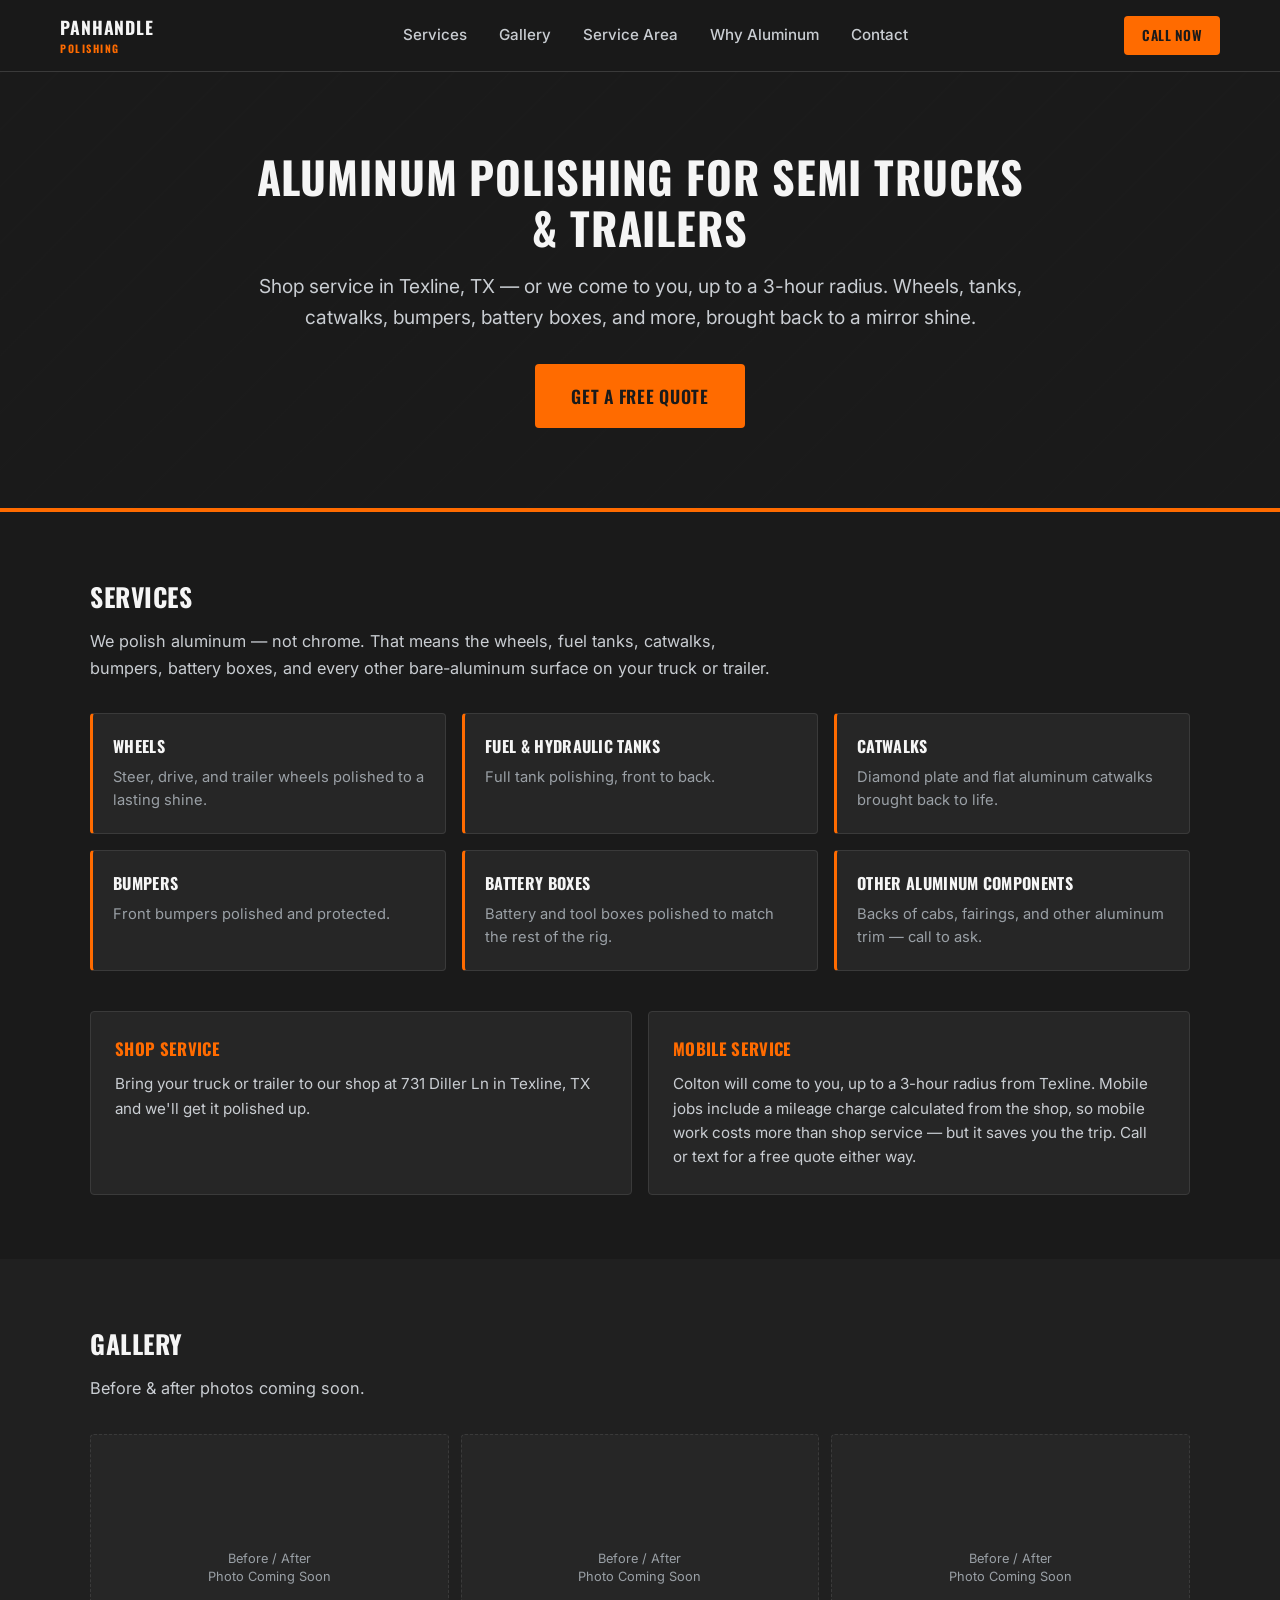
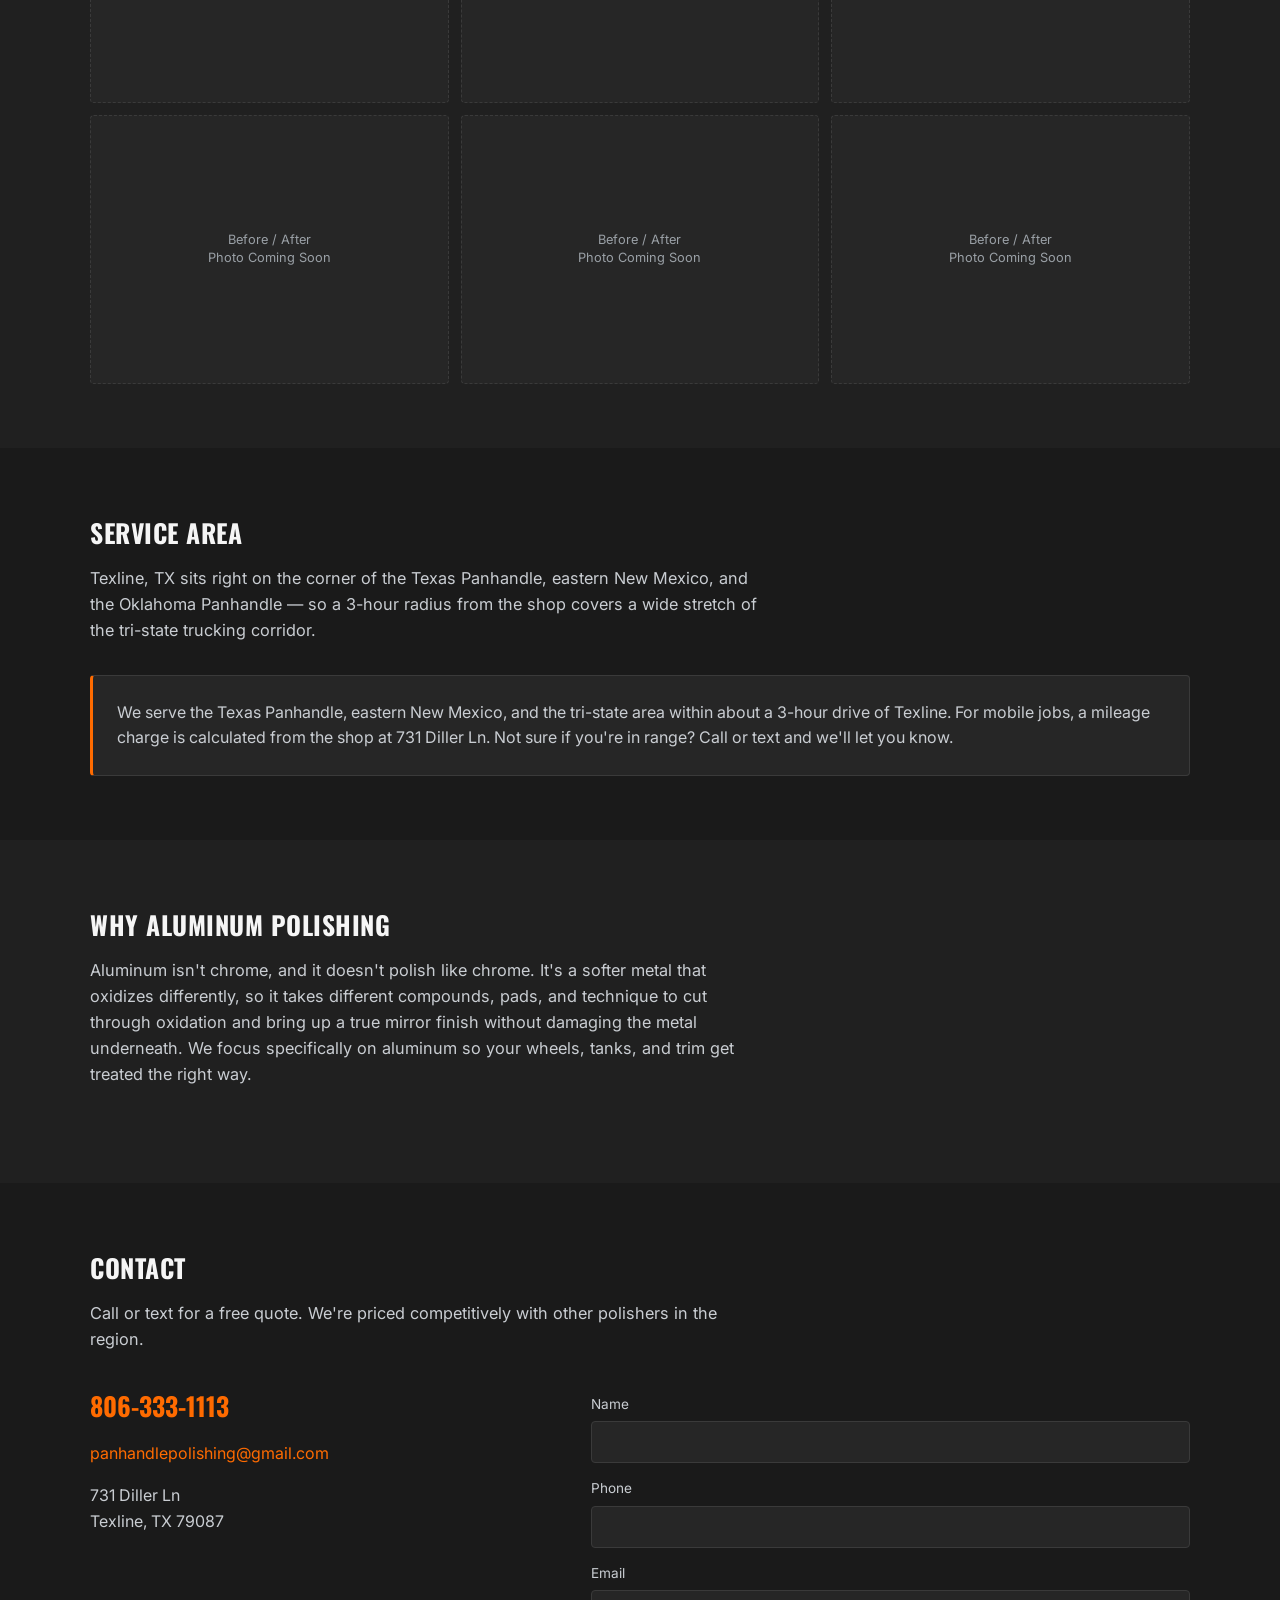
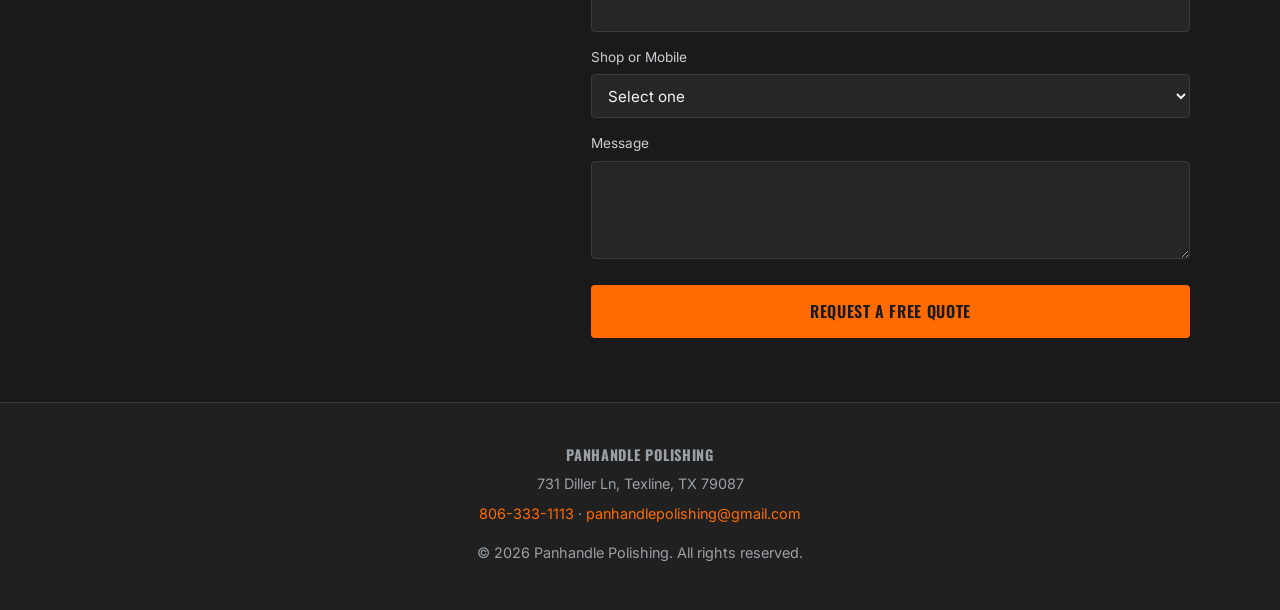
==== index.html @ 8bb4395c "Initial site: Panhandle Polishing aluminum truck polishing marketing page Single-page static site wi" ====
<!DOCTYPE html>
<html lang="en">
<head>
<meta charset="UTF-8">
<meta name="viewport" content="width=device-width, initial-scale=1.0">
<title>Panhandle Polishing | Aluminum Polishing for Semi Trucks &amp; Trailers | Texline, TX</title>
<meta name="description" content="Aluminum polishing for semi trucks and trailers in Texline, TX — wheels, fuel tanks, catwalks, bumpers and more. Shop service or mobile, serving the Texas Panhandle. Call or text for a free quote.">

<meta property="og:title" content="Panhandle Polishing | Aluminum Polishing for Semi Trucks & Trailers">
<meta property="og:description" content="Specialized aluminum polishing for semi trucks and trailers. Shop service in Texline, TX or mobile service across the Texas Panhandle, eastern New Mexico, and the tri-state area.">
<meta property="og:type" content="website">

<link rel="preconnect" href="https://fonts.googleapis.com">
<link rel="preconnect" href="https://fonts.gstatic.com" crossorigin>
<link href="https://fonts.googleapis.com/css2?family=Oswald:wght@500;600;700&family=Inter:wght@400;500;600&display=swap" rel="stylesheet">

<link rel="icon" href="data:image/svg+xml,%3Csvg xmlns='http://www.w3.org/2000/svg' viewBox='0 0 64 64'%3E%3Crect width='64' height='64' rx='8' fill='%231a1a1a'/%3E%3Ctext x='32' y='42' font-family='Arial, sans-serif' font-weight='700' font-size='26' fill='%23ff6b00' text-anchor='middle'%3EPP%3C/text%3E%3C/svg%3E">

<link rel="stylesheet" href="style.css">

<script type="application/ld+json">
{
  "@context": "https://schema.org",
  "@type": "LocalBusiness",
  "name": "Panhandle Polishing",
  "image": "",
  "telephone": "+1-806-333-1113",
  "email": "panhandlepolishing@gmail.com",
  "address": {
    "@type": "PostalAddress",
    "streetAddress": "731 Diller Ln",
    "addressLocality": "Texline",
    "addressRegion": "TX",
    "postalCode": "79087",
    "addressCountry": "US"
  },
  "areaServed": {
    "@type": "GeoCircle",
    "geoMidpoint": {
      "@type": "GeoCoordinates",
      "latitude": 36.3898,
      "longitude": 103.0227
    },
    "geoRadius": "300000"
  },
  "description": "Specialized aluminum polishing for semi trucks and trailers — wheels, fuel tanks, tanks, catwalks, bumpers, battery boxes and other aluminum components. Shop service in Texline, TX or mobile service across the Texas Panhandle, eastern New Mexico, and the Oklahoma Panhandle.",
  "priceRange": "$$"
}
</script>
</head>
<body>

<header class="site-header" id="top">
  <div class="header-inner">
    <a href="#top" class="logo">PANHANDLE<span>POLISHING</span></a>

    <nav class="main-nav" id="main-nav">
      <a href="#services">Services</a>
      <a href="#gallery">Gallery</a>
      <a href="#service-area">Service Area</a>
      <a href="#why-aluminum">Why Aluminum</a>
      <a href="#contact">Contact</a>
    </nav>

    <div class="header-actions">
      <a href="tel:+18063331113" class="btn btn-call">Call Now</a>
      <button class="nav-toggle" id="nav-toggle" aria-label="Toggle menu" aria-expanded="false">
        <span></span><span></span><span></span>
      </button>
    </div>
  </div>
</header>

<main>

  <section class="hero" id="hero">
    <div class="hero-inner">
      <h1>Aluminum Polishing for Semi Trucks &amp; Trailers</h1>
      <p class="hero-sub">Shop service in Texline, TX — or we come to you, up to a 3-hour radius. Wheels, tanks, catwalks, bumpers, battery boxes, and more, brought back to a mirror shine.</p>
      <a href="#contact" class="btn btn-primary btn-large">Get a Free Quote</a>
    </div>
  </section>

  <section class="section" id="services">
    <div class="section-inner">
      <h2>Services</h2>
      <p class="section-lead">We polish aluminum — not chrome. That means the wheels, fuel tanks, catwalks, bumpers, battery boxes, and every other bare-aluminum surface on your truck or trailer.</p>

      <div class="services-grid">
        <div class="service-card"><h3>Wheels</h3><p>Steer, drive, and trailer wheels polished to a lasting shine.</p></div>
        <div class="service-card"><h3>Fuel &amp; Hydraulic Tanks</h3><p>Full tank polishing, front to back.</p></div>
        <div class="service-card"><h3>Catwalks</h3><p>Diamond plate and flat aluminum catwalks brought back to life.</p></div>
        <div class="service-card"><h3>Bumpers</h3><p>Front bumpers polished and protected.</p></div>
        <div class="service-card"><h3>Battery Boxes</h3><p>Battery and tool boxes polished to match the rest of the rig.</p></div>
        <div class="service-card"><h3>Other Aluminum Components</h3><p>Backs of cabs, fairings, and other aluminum trim — call to ask.</p></div>
      </div>

      <div class="shop-mobile">
        <div class="shop-mobile-card">
          <h3>Shop Service</h3>
          <p>Bring your truck or trailer to our shop at 731 Diller Ln in Texline, TX and we'll get it polished up.</p>
        </div>
        <div class="shop-mobile-card">
          <h3>Mobile Service</h3>
          <p>Colton will come to you, up to a 3-hour radius from Texline. Mobile jobs include a mileage charge calculated from the shop, so mobile work costs more than shop service — but it saves you the trip. Call or text for a free quote either way.</p>
        </div>
      </div>
    </div>
  </section>

  <section class="section section-alt" id="gallery">
    <div class="section-inner">
      <h2>Gallery</h2>
      <p class="section-lead">Before &amp; after photos coming soon.</p>
      <div class="gallery-grid">
        <div class="gallery-item placeholder"><span>Before / After<br>Photo Coming Soon</span></div>
        <div class="gallery-item placeholder"><span>Before / After<br>Photo Coming Soon</span></div>
        <div class="gallery-item placeholder"><span>Before / After<br>Photo Coming Soon</span></div>
        <div class="gallery-item placeholder"><span>Before / After<br>Photo Coming Soon</span></div>
        <div class="gallery-item placeholder"><span>Before / After<br>Photo Coming Soon</span></div>
        <div class="gallery-item placeholder"><span>Before / After<br>Photo Coming Soon</span></div>
      </div>
    </div>
  </section>

  <section class="section" id="service-area">
    <div class="section-inner">
      <h2>Service Area</h2>
      <p class="section-lead">Texline, TX sits right on the corner of the Texas Panhandle, eastern New Mexico, and the Oklahoma Panhandle — so a 3-hour radius from the shop covers a wide stretch of the tri-state trucking corridor.</p>
      <div class="service-area-box">
        <p>We serve the Texas Panhandle, eastern New Mexico, and the tri-state area within about a 3-hour drive of Texline. For mobile jobs, a mileage charge is calculated from the shop at 731 Diller Ln. Not sure if you're in range? Call or text and we'll let you know.</p>
      </div>
    </div>
  </section>

  <section class="section section-alt" id="why-aluminum">
    <div class="section-inner">
      <h2>Why Aluminum Polishing</h2>
      <p class="section-lead">Aluminum isn't chrome, and it doesn't polish like chrome. It's a softer metal that oxidizes differently, so it takes different compounds, pads, and technique to cut through oxidation and bring up a true mirror finish without damaging the metal underneath. We focus specifically on aluminum so your wheels, tanks, and trim get treated the right way.</p>
    </div>
  </section>

  <section class="section" id="contact">
    <div class="section-inner">
      <h2>Contact</h2>
      <p class="section-lead">Call or text for a free quote. We're priced competitively with other polishers in the region.</p>

      <div class="contact-grid">
        <div class="contact-info">
          <p><a href="tel:+18063331113" class="contact-phone">806-333-1113</a></p>
          <p><a href="mailto:panhandlepolishing@gmail.com">panhandlepolishing@gmail.com</a></p>
          <p>731 Diller Ln<br>Texline, TX 79087</p>
        </div>

        <form name="quote-request" method="POST" data-netlify="true" netlify-honeypot="bot-field" action="/thank-you.html" class="quote-form" id="quote-form">
          <input type="hidden" name="form-name" value="quote-request">
          <p class="hidden-field">
            <label>Don't fill this out if you're human: <input name="bot-field"></label>
          </p>

          <label for="name">Name</label>
          <input type="text" id="name" name="name" required>

          <label for="phone">Phone</label>
          <input type="tel" id="phone" name="phone" required>

          <label for="email">Email</label>
          <input type="email" id="email" name="email">

          <label for="service-type">Shop or Mobile</label>
          <select id="service-type" name="service-type" required>
            <option value="">Select one</option>
            <option value="Shop">Shop — I'll bring it in</option>
            <option value="Mobile">Mobile — come to me</option>
          </select>

          <div id="location-field-wrap">
            <label for="location">Location (if mobile)</label>
            <input type="text" id="location" name="location" placeholder="City, State">
          </div>

          <label for="message">Message</label>
          <textarea id="message" name="message" rows="4"></textarea>

          <button type="submit" class="btn btn-primary">Request a Free Quote</button>
        </form>
      </div>
    </div>
  </section>

</main>

<footer class="site-footer">
  <div class="footer-inner">
    <p class="footer-name">PANHANDLE POLISHING</p>
    <p>731 Diller Ln, Texline, TX 79087</p>
    <p><a href="tel:+18063331113">806-333-1113</a> &middot; <a href="mailto:panhandlepolishing@gmail.com">panhandlepolishing@gmail.com</a></p>
    <p class="footer-copy">&copy; <span id="year"></span> Panhandle Polishing. All rights reserved.</p>
  </div>
</footer>

<script src="script.js"></script>
</body>
</html>
---- style.css ----
:root {
  --bg: #1a1a1a;
  --bg-alt: #202020;
  --bg-card: #262626;
  --border: #3a3a3a;
  --steel: #9aa0a6;
  --steel-light: #c9cdd2;
  --white: #f5f5f5;
  --orange: #ff6b00;
  --orange-dark: #cc5500;
  --header-h: 72px;
}

* { box-sizing: border-box; margin: 0; padding: 0; }

html {
  scroll-behavior: smooth;
  scroll-padding-top: var(--header-h);
}

body {
  background: var(--bg);
  color: var(--white);
  font-family: 'Inter', sans-serif;
  line-height: 1.6;
  -webkit-font-smoothing: antialiased;
}

h1, h2, h3 {
  font-family: 'Oswald', sans-serif;
  font-weight: 700;
  text-transform: uppercase;
  letter-spacing: 0.02em;
}

a { color: var(--orange); text-decoration: none; }

img { max-width: 100%; display: block; }

/* Header */
.site-header {
  position: sticky;
  top: 0;
  z-index: 100;
  background: rgba(26, 26, 26, 0.97);
  border-bottom: 1px solid var(--border);
  height: var(--header-h);
}

.header-inner {
  max-width: 1200px;
  margin: 0 auto;
  height: 100%;
  padding: 0 1.25rem;
  display: flex;
  align-items: center;
  justify-content: space-between;
}

.logo {
  font-family: 'Oswald', sans-serif;
  font-weight: 700;
  font-size: 1.1rem;
  letter-spacing: 0.05em;
  color: var(--white);
  white-space: nowrap;
}

.logo span {
  display: block;
  font-size: 0.65rem;
  color: var(--orange);
  letter-spacing: 0.15em;
}

.main-nav {
  display: none;
}

.main-nav a {
  color: var(--steel-light);
  font-weight: 500;
  font-size: 0.95rem;
  margin-left: 2rem;
}

.main-nav a:hover { color: var(--orange); }

.header-actions {
  display: flex;
  align-items: center;
  gap: 0.75rem;
}

.btn {
  display: inline-block;
  font-family: 'Oswald', sans-serif;
  font-weight: 600;
  text-transform: uppercase;
  letter-spacing: 0.04em;
  border-radius: 4px;
  cursor: pointer;
  border: none;
  text-align: center;
}

.btn-call {
  background: var(--orange);
  color: var(--bg);
  padding: 0.55rem 1.1rem;
  font-size: 0.85rem;
}

.btn-call:hover { background: var(--orange-dark); }

.btn-primary {
  background: var(--orange);
  color: var(--bg);
  padding: 0.9rem 1.75rem;
  font-size: 1rem;
}

.btn-primary:hover { background: var(--orange-dark); }

.btn-large {
  padding: 1.1rem 2.25rem;
  font-size: 1.1rem;
}

.nav-toggle {
  display: flex;
  flex-direction: column;
  justify-content: center;
  gap: 5px;
  width: 32px;
  height: 32px;
  background: transparent;
  border: none;
  cursor: pointer;
}

.nav-toggle span {
  display: block;
  height: 2px;
  background: var(--white);
  border-radius: 2px;
}

.main-nav.open {
  display: flex;
  flex-direction: column;
  position: absolute;
  top: var(--header-h);
  left: 0;
  right: 0;
  background: var(--bg-alt);
  border-bottom: 1px solid var(--border);
  padding: 1rem 1.25rem 1.5rem;
}

.main-nav.open a {
  margin: 0;
  padding: 0.75rem 0;
  border-bottom: 1px solid var(--border);
}

/* Hero */
.hero {
  background:
    linear-gradient(rgba(26,26,26,0.88), rgba(26,26,26,0.94)),
    repeating-linear-gradient(135deg, #232323 0 2px, #1a1a1a 2px 40px);
  padding: 5rem 1.25rem;
  text-align: center;
  border-bottom: 4px solid var(--orange);
}

.hero-inner {
  max-width: 780px;
  margin: 0 auto;
}

.hero h1 {
  font-size: 2rem;
  line-height: 1.15;
  margin-bottom: 1.1rem;
}

.hero-sub {
  color: var(--steel-light);
  font-size: 1.05rem;
  margin-bottom: 2rem;
}

/* Sections */
.section {
  padding: 4rem 1.25rem;
}

.section-alt {
  background: var(--bg-alt);
}

.section-inner {
  max-width: 1100px;
  margin: 0 auto;
}

.section h2 {
  font-size: 1.6rem;
  color: var(--white);
  margin-bottom: 0.75rem;
}

.section-lead {
  color: var(--steel-light);
  max-width: 680px;
  margin-bottom: 2rem;
  font-size: 1.02rem;
}

/* Services */
.services-grid {
  display: grid;
  grid-template-columns: 1fr;
  gap: 1rem;
  margin-bottom: 2.5rem;
}

.service-card {
  background: var(--bg-card);
  border: 1px solid var(--border);
  border-left: 3px solid var(--orange);
  border-radius: 4px;
  padding: 1.25rem;
}

.service-card h3 {
  font-size: 1rem;
  margin-bottom: 0.4rem;
  color: var(--white);
}

.service-card p {
  color: var(--steel);
  font-size: 0.92rem;
}

.shop-mobile {
  display: grid;
  grid-template-columns: 1fr;
  gap: 1rem;
}

.shop-mobile-card {
  background: var(--bg-card);
  border: 1px solid var(--border);
  border-radius: 4px;
  padding: 1.5rem;
}

.shop-mobile-card h3 {
  color: var(--orange);
  font-size: 1.05rem;
  margin-bottom: 0.6rem;
}

.shop-mobile-card p {
  color: var(--steel-light);
  font-size: 0.95rem;
}

/* Gallery */
.gallery-grid {
  display: grid;
  grid-template-columns: repeat(2, 1fr);
  gap: 0.75rem;
}

.gallery-item {
  aspect-ratio: 4 / 3;
  border-radius: 4px;
  overflow: hidden;
}

.gallery-item.placeholder {
  background: var(--bg-card);
  border: 1px dashed var(--border);
  display: flex;
  align-items: center;
  justify-content: center;
  text-align: center;
  color: var(--steel);
  font-size: 0.8rem;
  padding: 0.5rem;
  line-height: 1.4;
}

/* Service area */
.service-area-box {
  background: var(--bg-card);
  border: 1px solid var(--border);
  border-left: 3px solid var(--orange);
  border-radius: 4px;
  padding: 1.5rem;
}

.service-area-box p {
  color: var(--steel-light);
}

/* Contact */
.contact-grid {
  display: grid;
  grid-template-columns: 1fr;
  gap: 2.5rem;
}

.contact-info p {
  margin-bottom: 1rem;
  color: var(--steel-light);
}

.contact-phone {
  font-family: 'Oswald', sans-serif;
  font-weight: 700;
  font-size: 1.6rem;
  color: var(--orange);
}

.quote-form {
  display: flex;
  flex-direction: column;
  gap: 0.35rem;
}

.quote-form label {
  font-size: 0.85rem;
  color: var(--steel-light);
  margin-top: 0.6rem;
}

.quote-form input,
.quote-form select,
.quote-form textarea {
  background: var(--bg-card);
  border: 1px solid var(--border);
  color: var(--white);
  border-radius: 4px;
  padding: 0.65rem 0.75rem;
  font-family: inherit;
  font-size: 0.95rem;
}

.quote-form input:focus,
.quote-form select:focus,
.quote-form textarea:focus {
  outline: none;
  border-color: var(--orange);
}

.quote-form button {
  margin-top: 1.25rem;
}

.hidden-field {
  position: absolute;
  left: -9999px;
}

/* Footer */
.site-footer {
  background: var(--bg-alt);
  border-top: 1px solid var(--border);
  padding: 2.5rem 1.25rem;
  text-align: center;
}

.footer-inner p {
  color: var(--steel);
  font-size: 0.9rem;
  margin-bottom: 0.4rem;
}

.footer-name {
  font-family: 'Oswald', sans-serif;
  font-weight: 700;
  color: var(--white);
  letter-spacing: 0.05em;
  font-size: 1rem;
}

.footer-copy {
  margin-top: 1rem;
  font-size: 0.8rem;
}

/* Tablet / Desktop */
@media (min-width: 768px) {
  .hero h1 { font-size: 2.75rem; }
  .hero-sub { font-size: 1.2rem; }

  .services-grid { grid-template-columns: repeat(3, 1fr); }
  .shop-mobile { grid-template-columns: 1fr 1fr; }
  .gallery-grid { grid-template-columns: repeat(3, 1fr); }
  .contact-grid { grid-template-columns: 1fr 1.3fr; }
}

@media (min-width: 900px) {
  .main-nav {
    display: flex;
    align-items: center;
  }
  .nav-toggle { display: none; }
  .main-nav.open {
    position: static;
    flex-direction: row;
    background: none;
    border: none;
    padding: 0;
  }
  .main-nav.open a {
    border: none;
    padding: 0;
  }
}
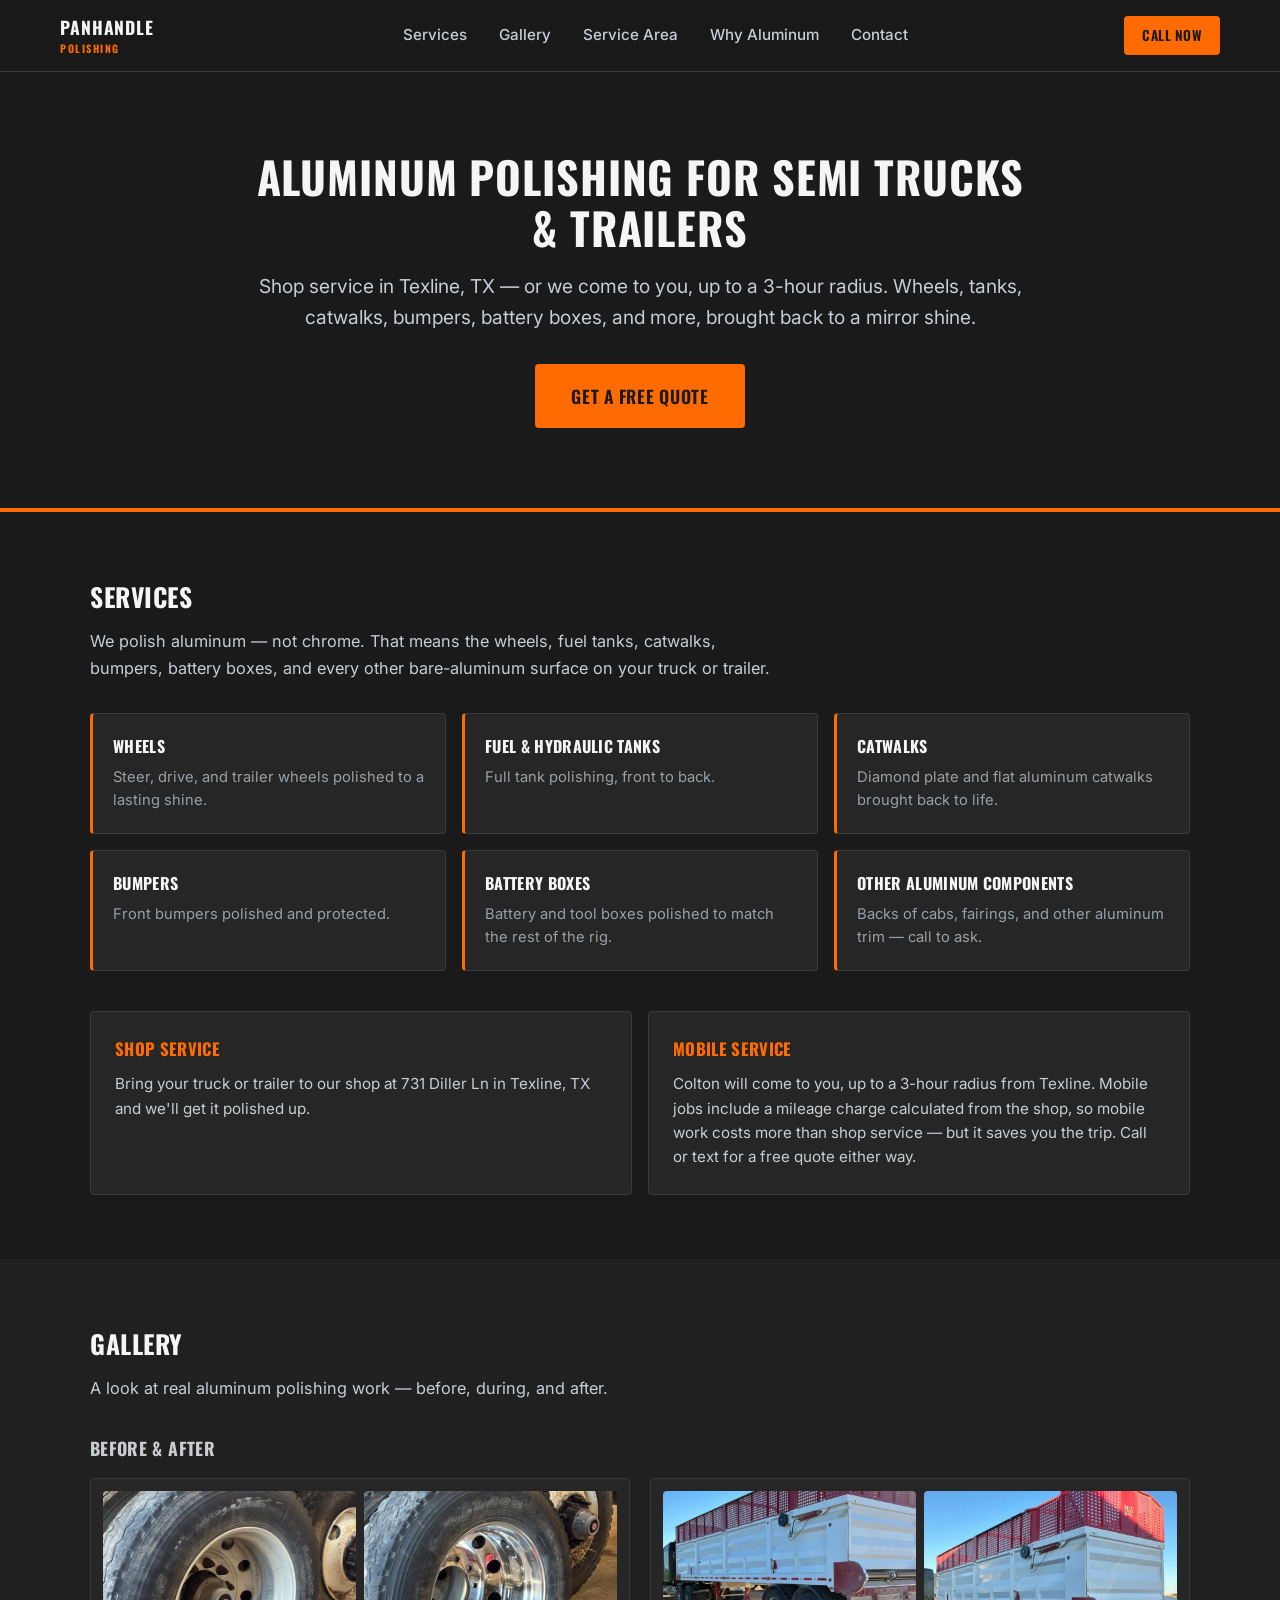
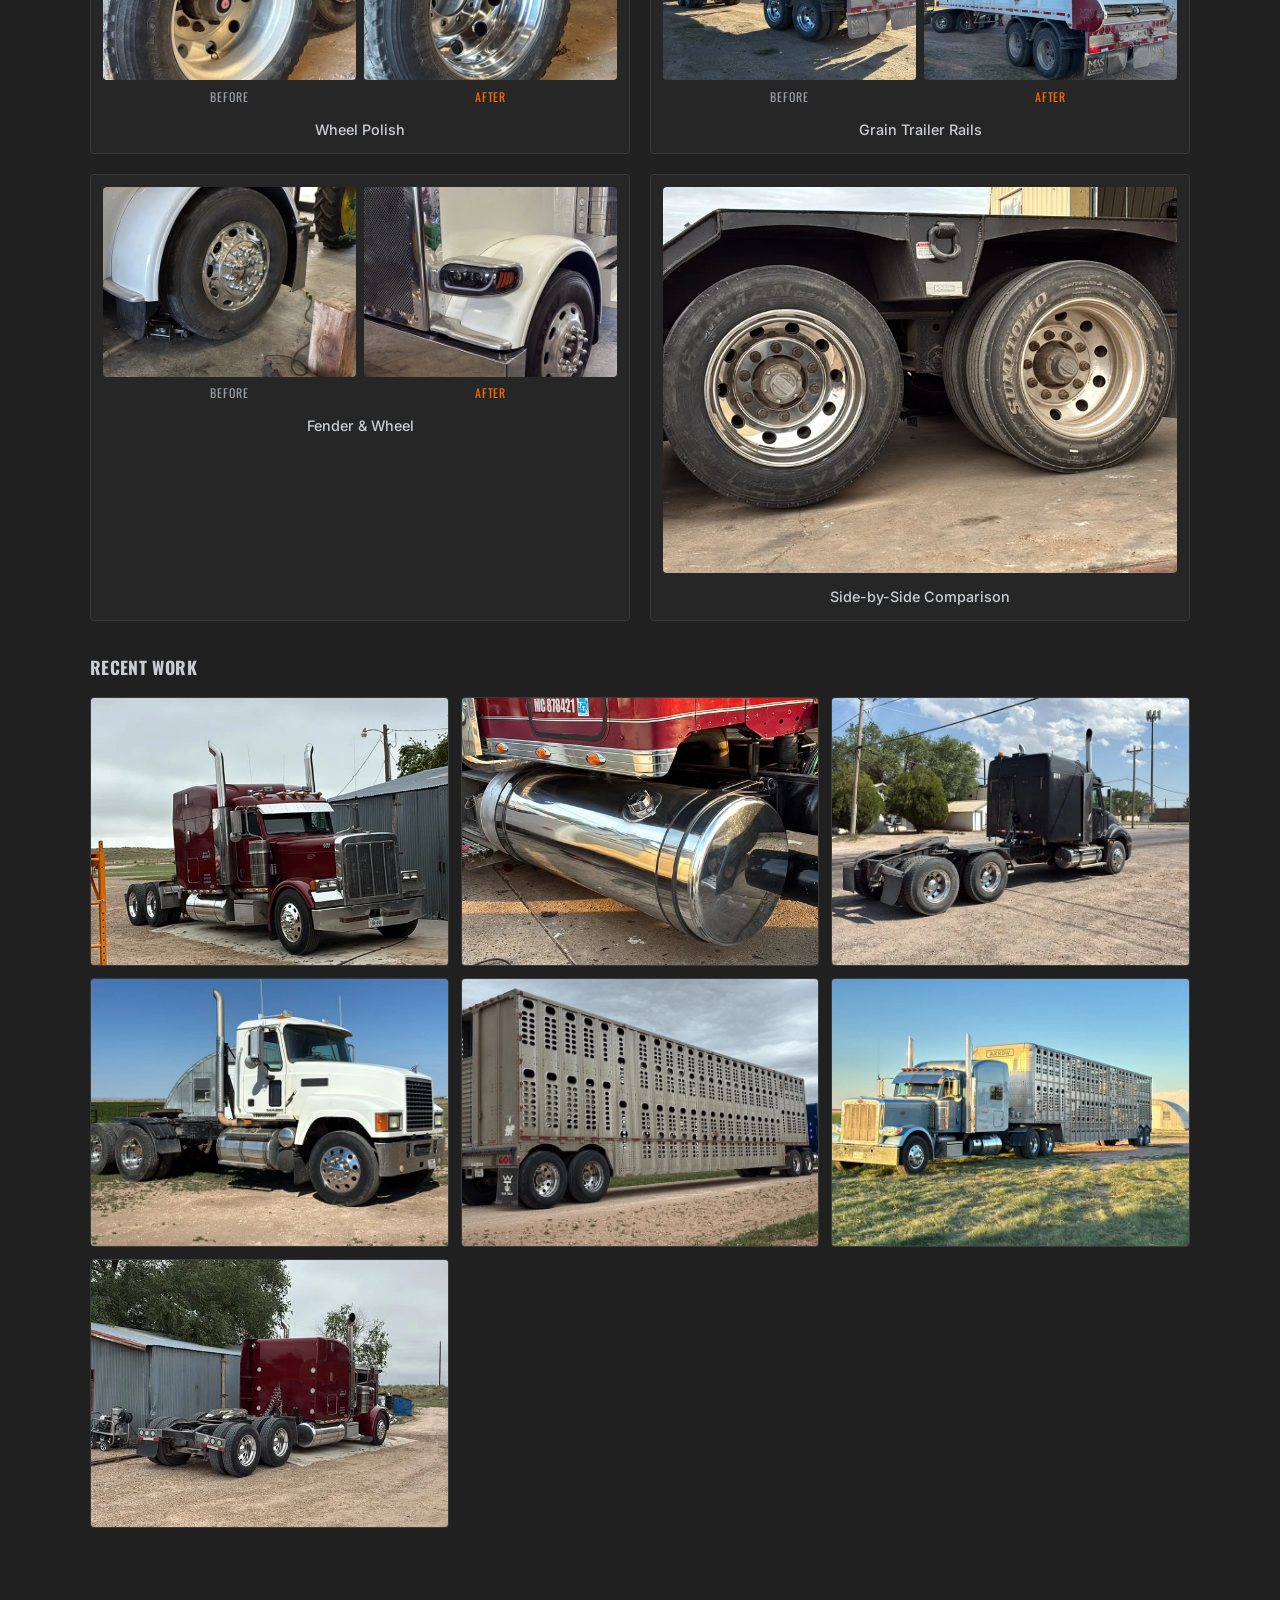
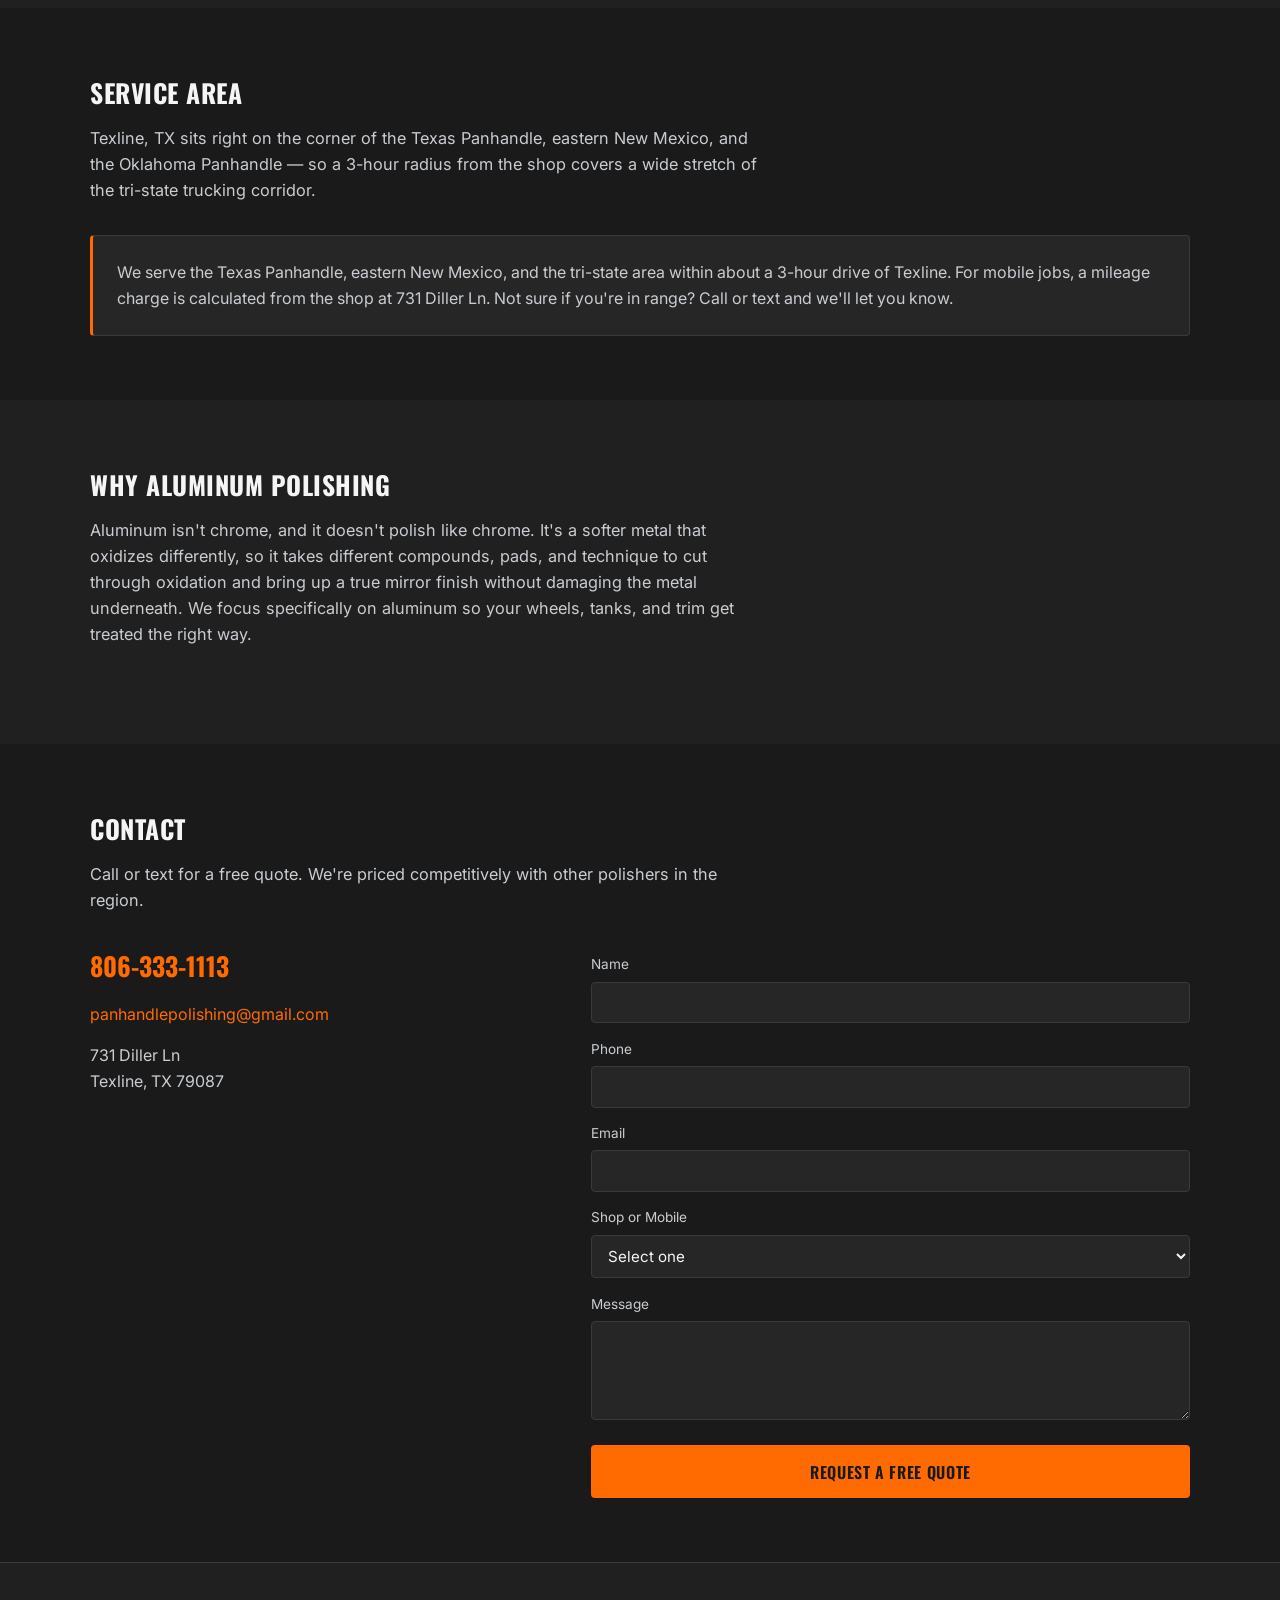
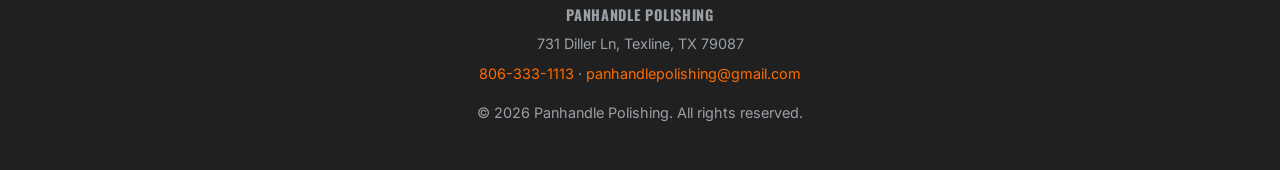
==== commit 40187914: "Add real gallery photos: before/after pairs and recent work shots Replaces placeholder gallery block" ====
--- a/index.html
+++ b/index.html
@@ -111,14 +111,51 @@
   <section class="section section-alt" id="gallery">
     <div class="section-inner">
       <h2>Gallery</h2>
-      <p class="section-lead">Before &amp; after photos coming soon.</p>
+      <p class="section-lead">A look at real aluminum polishing work — before, during, and after.</p>
+
+      <h3 class="gallery-subhead">Before &amp; After</h3>
+      <div class="before-after-grid">
+        <div class="before-after-pair">
+          <div class="before-after-photos">
+            <figure><img src="images/gallery/before-after-wheel-before.webp" alt="Semi truck aluminum wheel before polishing, dull and oxidized" loading="lazy"><figcaption>Before</figcaption></figure>
+            <figure><img src="images/gallery/before-after-wheel-after.webp" alt="Semi truck aluminum wheel after polishing, mirror finish" loading="lazy"><figcaption>After</figcaption></figure>
+          </div>
+          <p class="before-after-label">Wheel Polish</p>
+        </div>
+
+        <div class="before-after-pair">
+          <div class="before-after-photos">
+            <figure><img src="images/gallery/before-after-grain-trailer-before.webp" alt="Grain trailer aluminum rails before polishing, dull red finish" loading="lazy"><figcaption>Before</figcaption></figure>
+            <figure><img src="images/gallery/before-after-grain-trailer-after.webp" alt="Grain trailer aluminum rails after polishing, bright shine" loading="lazy"><figcaption>After</figcaption></figure>
+          </div>
+          <p class="before-after-label">Grain Trailer Rails</p>
+        </div>
+
+        <div class="before-after-pair">
+          <div class="before-after-photos">
+            <figure><img src="images/gallery/before-after-fender-wheel-before.webp" alt="Semi truck wheel before polishing with polishing tools laid out" loading="lazy"><figcaption>Before</figcaption></figure>
+            <figure><img src="images/gallery/before-after-fender-wheel-after.webp" alt="Semi truck fender and wheel after polishing, mirror finish" loading="lazy"><figcaption>After</figcaption></figure>
+          </div>
+          <p class="before-after-label">Fender &amp; Wheel</p>
+        </div>
+
+        <div class="before-after-pair before-after-single">
+          <div class="before-after-photos">
+            <figure><img src="images/gallery/before-after-dual-wheel-comparison.webp" alt="Two trailer wheels side by side, one polished and one unpolished, showing the aluminum polishing difference" loading="lazy"></figure>
+          </div>
+          <p class="before-after-label">Side-by-Side Comparison</p>
+        </div>
+      </div>
+
+      <h3 class="gallery-subhead">Recent Work</h3>
       <div class="gallery-grid">
-        <div class="gallery-item placeholder"><span>Before / After<br>Photo Coming Soon</span></div>
-        <div class="gallery-item placeholder"><span>Before / After<br>Photo Coming Soon</span></div>
-        <div class="gallery-item placeholder"><span>Before / After<br>Photo Coming Soon</span></div>
-        <div class="gallery-item placeholder"><span>Before / After<br>Photo Coming Soon</span></div>
-        <div class="gallery-item placeholder"><span>Before / After<br>Photo Coming Soon</span></div>
-        <div class="gallery-item placeholder"><span>Before / After<br>Photo Coming Soon</span></div>
+        <div class="gallery-item"><img src="images/gallery/truck-maroon-peterbilt-shop.webp" alt="Maroon Peterbilt semi truck at the Panhandle Polishing shop" loading="lazy"></div>
+        <div class="gallery-item"><img src="images/gallery/truck-maroon-peterbilt-fuel-tank.webp" alt="Polished aluminum fuel tank on a Peterbilt semi truck" loading="lazy"></div>
+        <div class="gallery-item"><img src="images/gallery/truck-black-daycab.webp" alt="Black semi truck day cab with polished aluminum wheels" loading="lazy"></div>
+        <div class="gallery-item"><img src="images/gallery/truck-white-mack-daycab.webp" alt="White Mack semi truck day cab" loading="lazy"></div>
+        <div class="gallery-item"><img src="images/gallery/trailer-livestock-wilson.webp" alt="Livestock trailer with polished aluminum wheels" loading="lazy"></div>
+        <div class="gallery-item"><img src="images/gallery/truck-trailer-livestock-arrow.webp" alt="Semi truck with polished aluminum livestock trailer" loading="lazy"></div>
+        <div class="gallery-item"><img src="images/gallery/truck-maroon-peterbilt-daycab.webp" alt="Maroon Peterbilt semi truck day cab at the shop" loading="lazy"></div>
       </div>
     </div>
   </section>
--- a/style.css
+++ b/style.css
@@ -270,16 +270,34 @@
 }
 
 /* Gallery */
+.gallery-subhead {
+  font-size: 1.1rem;
+  color: var(--steel-light);
+  margin: 2rem 0 1rem;
+}
+
+.gallery-subhead:first-of-type {
+  margin-top: 0;
+}
+
 .gallery-grid {
   display: grid;
   grid-template-columns: repeat(2, 1fr);
   gap: 0.75rem;
+  margin-bottom: 1rem;
 }
 
 .gallery-item {
   aspect-ratio: 4 / 3;
   border-radius: 4px;
   overflow: hidden;
+  border: 1px solid var(--border);
+}
+
+.gallery-item img {
+  width: 100%;
+  height: 100%;
+  object-fit: cover;
 }
 
 .gallery-item.placeholder {
@@ -295,6 +313,65 @@
   line-height: 1.4;
 }
 
+/* Before & after pairs */
+.before-after-grid {
+  display: grid;
+  grid-template-columns: 1fr;
+  gap: 1.25rem;
+  margin-bottom: 1rem;
+}
+
+.before-after-pair {
+  background: var(--bg-card);
+  border: 1px solid var(--border);
+  border-radius: 4px;
+  padding: 0.75rem;
+}
+
+.before-after-photos {
+  display: grid;
+  grid-template-columns: 1fr 1fr;
+  gap: 0.5rem;
+}
+
+.before-after-single .before-after-photos {
+  grid-template-columns: 1fr;
+}
+
+.before-after-photos figure {
+  margin: 0;
+}
+
+.before-after-photos img {
+  width: 100%;
+  aspect-ratio: 4 / 3;
+  object-fit: cover;
+  border-radius: 4px;
+  display: block;
+}
+
+.before-after-photos figcaption {
+  text-align: center;
+  font-family: 'Oswald', sans-serif;
+  font-size: 0.75rem;
+  letter-spacing: 0.08em;
+  text-transform: uppercase;
+  color: var(--steel);
+  margin-top: 0.4rem;
+}
+
+.before-after-photos figure:last-child figcaption {
+  color: var(--orange);
+}
+
+.before-after-label {
+  text-align: center;
+  color: var(--steel-light);
+  font-size: 0.9rem;
+  font-weight: 500;
+  margin-top: 0.75rem;
+}
+
 /* Service area */
 .service-area-box {
   background: var(--bg-card);
@@ -402,6 +479,7 @@
   .services-grid { grid-template-columns: repeat(3, 1fr); }
   .shop-mobile { grid-template-columns: 1fr 1fr; }
   .gallery-grid { grid-template-columns: repeat(3, 1fr); }
+  .before-after-grid { grid-template-columns: repeat(2, 1fr); }
   .contact-grid { grid-template-columns: 1fr 1.3fr; }
 }
 
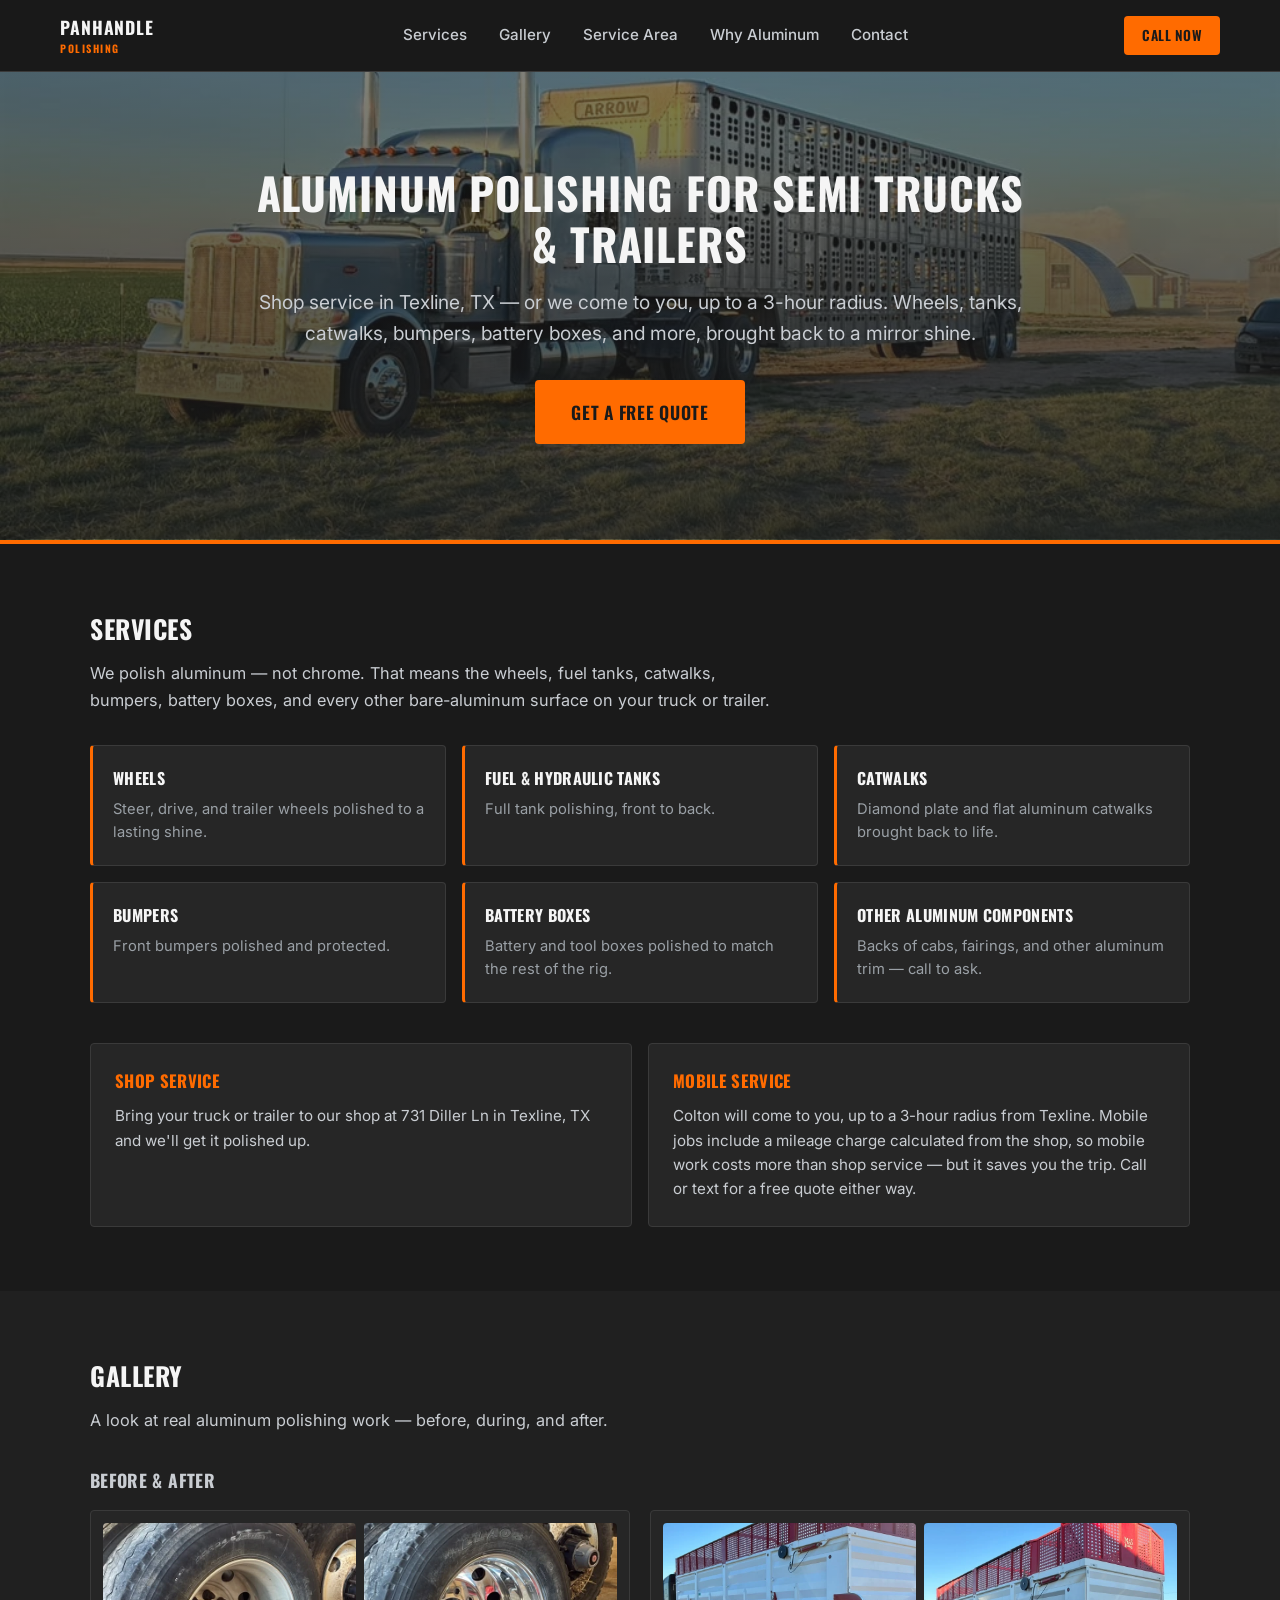
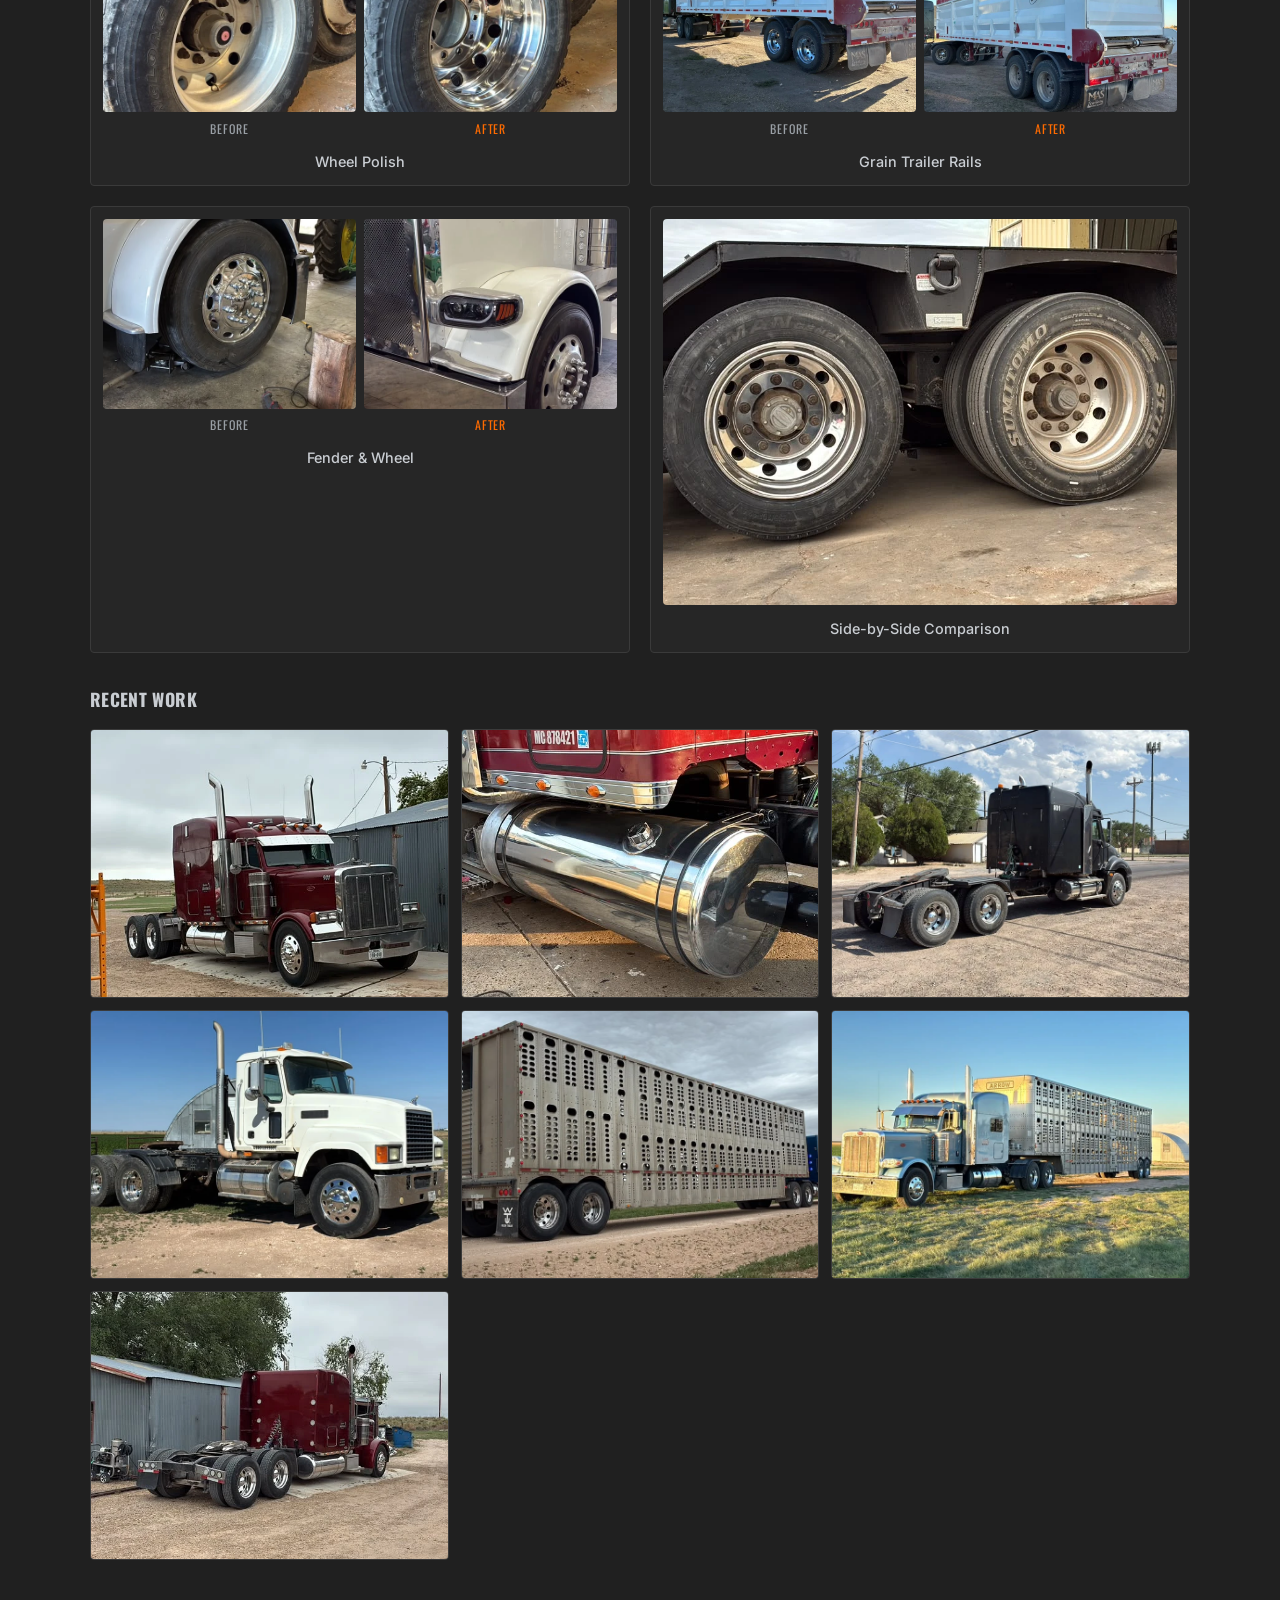
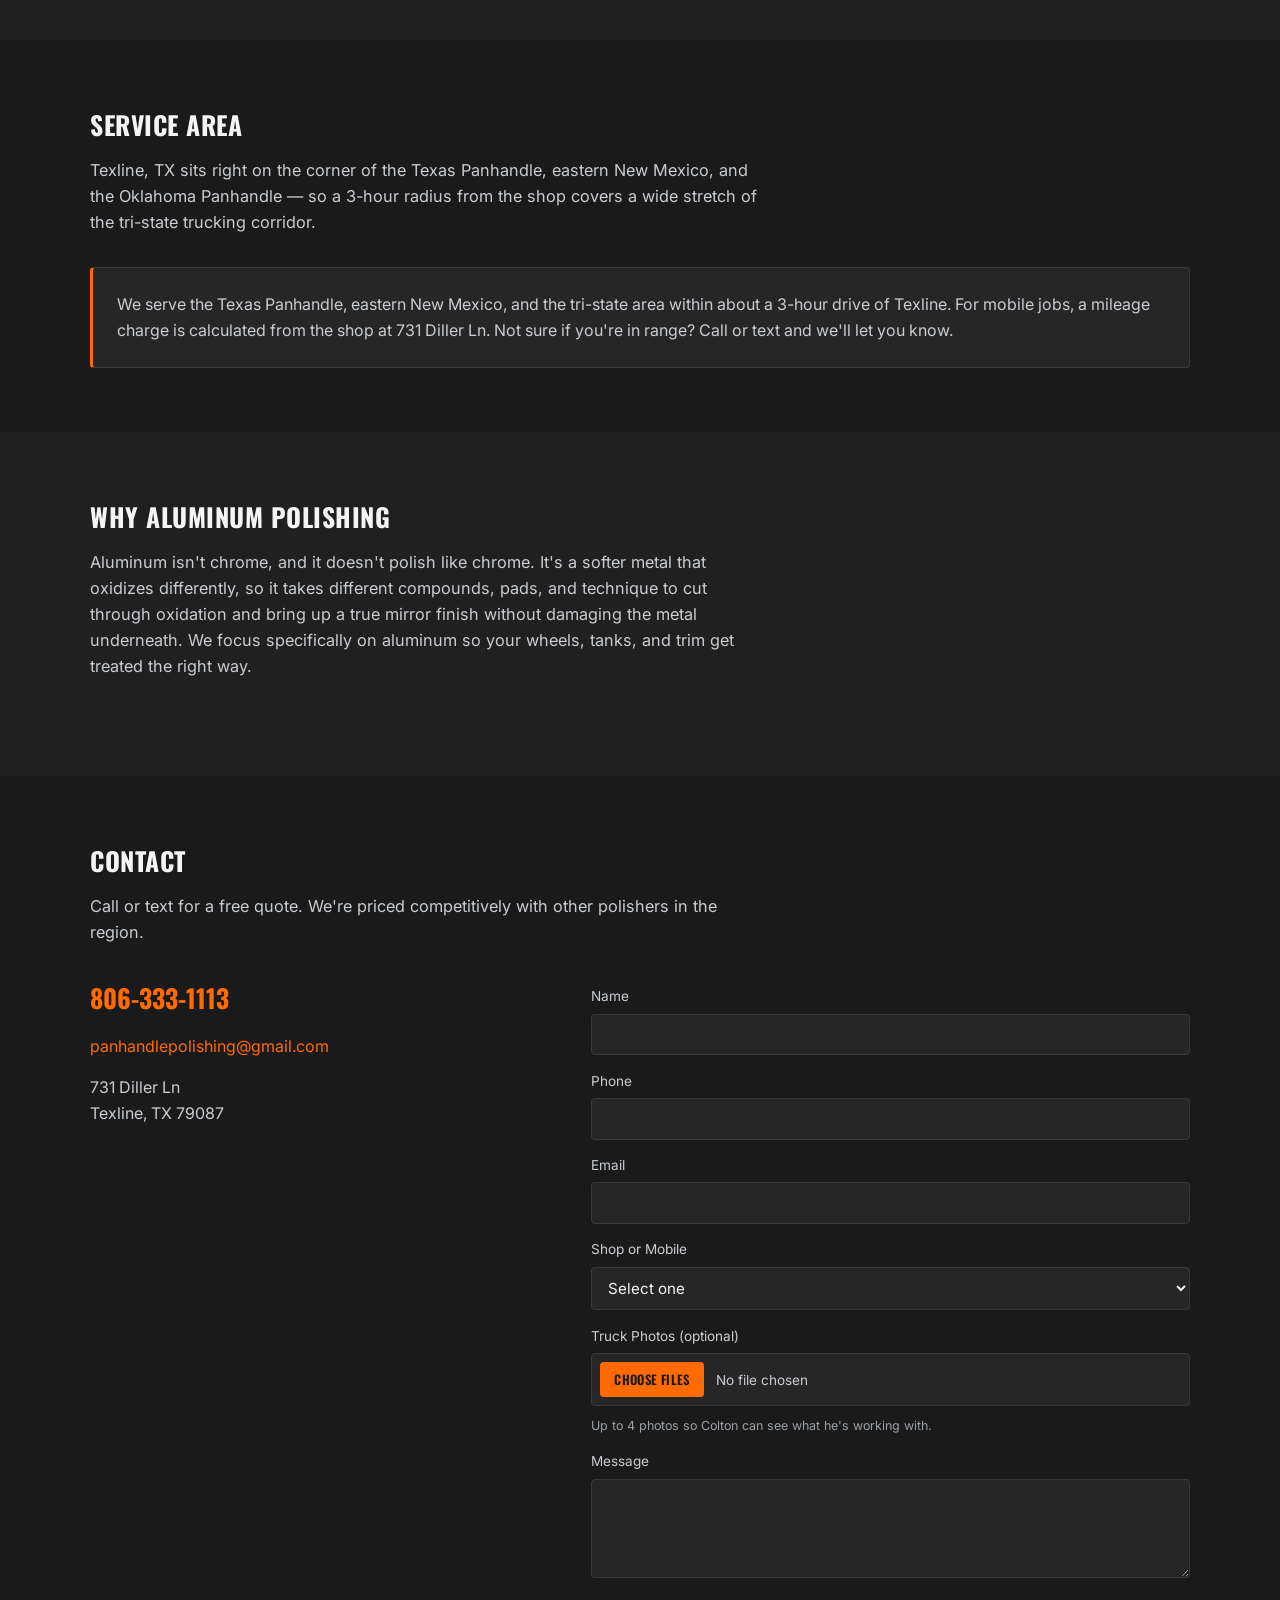
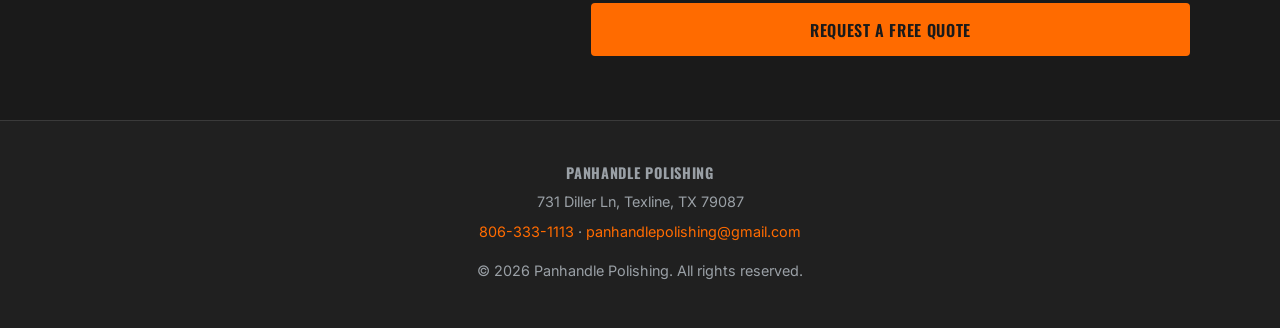
==== commit 9d7bac43: "Add truck photo upload to quote form (up to 4 photos) Lets customers attach photos of their truck/tr" ====
--- a/index.html
+++ b/index.html
@@ -189,7 +189,7 @@
           <p>731 Diller Ln<br>Texline, TX 79087</p>
         </div>
 
-        <form name="quote-request" method="POST" data-netlify="true" netlify-honeypot="bot-field" action="/thank-you.html" class="quote-form" id="quote-form">
+        <form name="quote-request" method="POST" data-netlify="true" netlify-honeypot="bot-field" action="/thank-you.html" class="quote-form" id="quote-form" enctype="multipart/form-data">
           <input type="hidden" name="form-name" value="quote-request">
           <p class="hidden-field">
             <label>Don't fill this out if you're human: <input name="bot-field"></label>
@@ -215,6 +215,10 @@
             <label for="location">Location (if mobile)</label>
             <input type="text" id="location" name="location" placeholder="City, State">
           </div>
+
+          <label for="photos">Truck Photos (optional)</label>
+          <input type="file" id="photos" name="photos" accept="image/*" multiple>
+          <p class="field-hint" id="photos-hint">Up to 4 photos so Colton can see what he's working with.</p>
 
           <label for="message">Message</label>
           <textarea id="message" name="message" rows="4"></textarea>
--- a/style.css
+++ b/style.css
@@ -167,9 +167,11 @@
 /* Hero */
 .hero {
   background:
-    linear-gradient(rgba(26,26,26,0.88), rgba(26,26,26,0.94)),
-    repeating-linear-gradient(135deg, #232323 0 2px, #1a1a1a 2px 40px);
-  padding: 5rem 1.25rem;
+    linear-gradient(rgba(26,26,26,0.55), rgba(26,26,26,0.85)),
+    url('images/gallery/truck-trailer-livestock-arrow.webp');
+  background-size: cover;
+  background-position: center 65%;
+  padding: 6rem 1.25rem;
   text-align: center;
   border-bottom: 4px solid var(--orange);
 }
@@ -433,6 +435,37 @@
 .quote-form textarea:focus {
   outline: none;
   border-color: var(--orange);
+}
+
+.quote-form input[type="file"] {
+  padding: 0.5rem;
+  font-size: 0.85rem;
+  color: var(--steel-light);
+}
+
+.quote-form input[type="file"]::file-selector-button {
+  background: var(--orange);
+  color: var(--bg);
+  border: none;
+  border-radius: 4px;
+  padding: 0.5rem 0.9rem;
+  margin-right: 0.75rem;
+  font-family: 'Oswald', sans-serif;
+  font-weight: 600;
+  text-transform: uppercase;
+  font-size: 0.8rem;
+  letter-spacing: 0.03em;
+  cursor: pointer;
+}
+
+.quote-form input[type="file"]::file-selector-button:hover {
+  background: var(--orange-dark);
+}
+
+.field-hint {
+  font-size: 0.78rem;
+  color: var(--steel);
+  margin-top: 0.3rem;
 }
 
 .quote-form button {
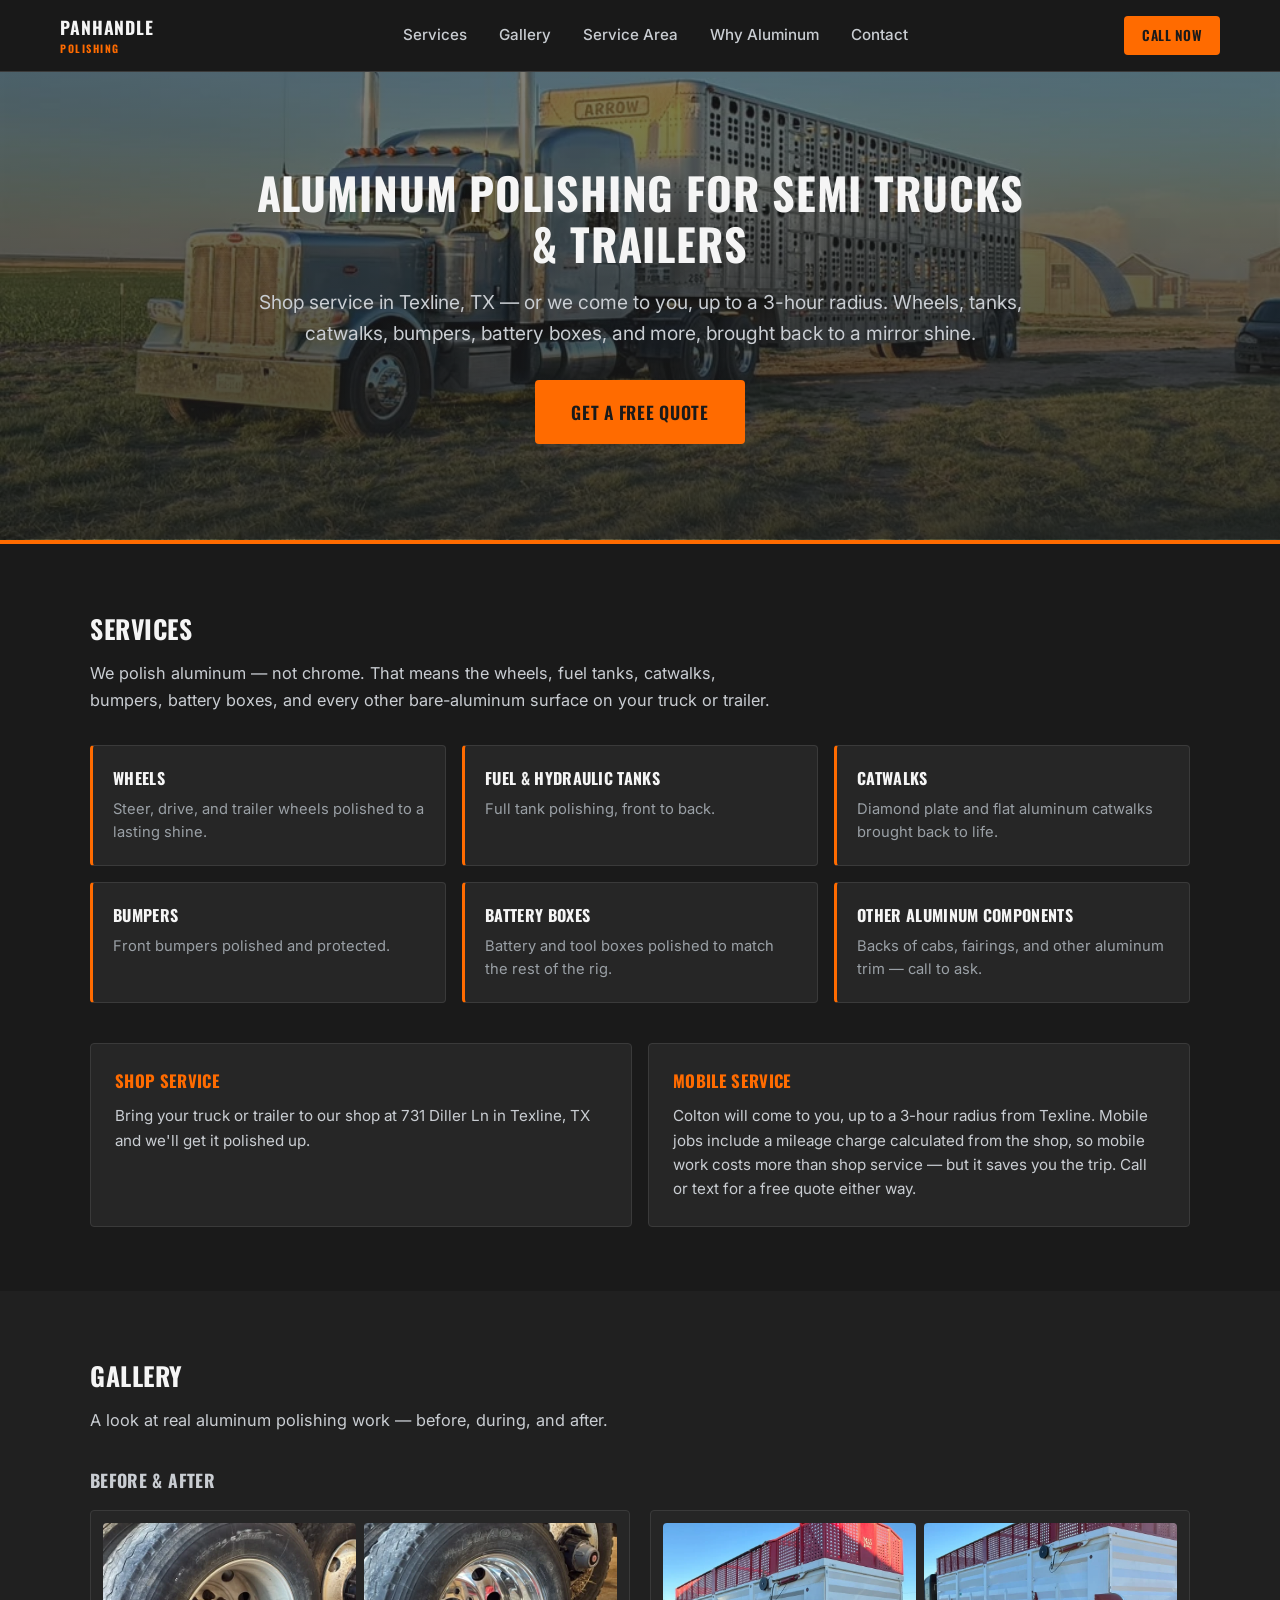
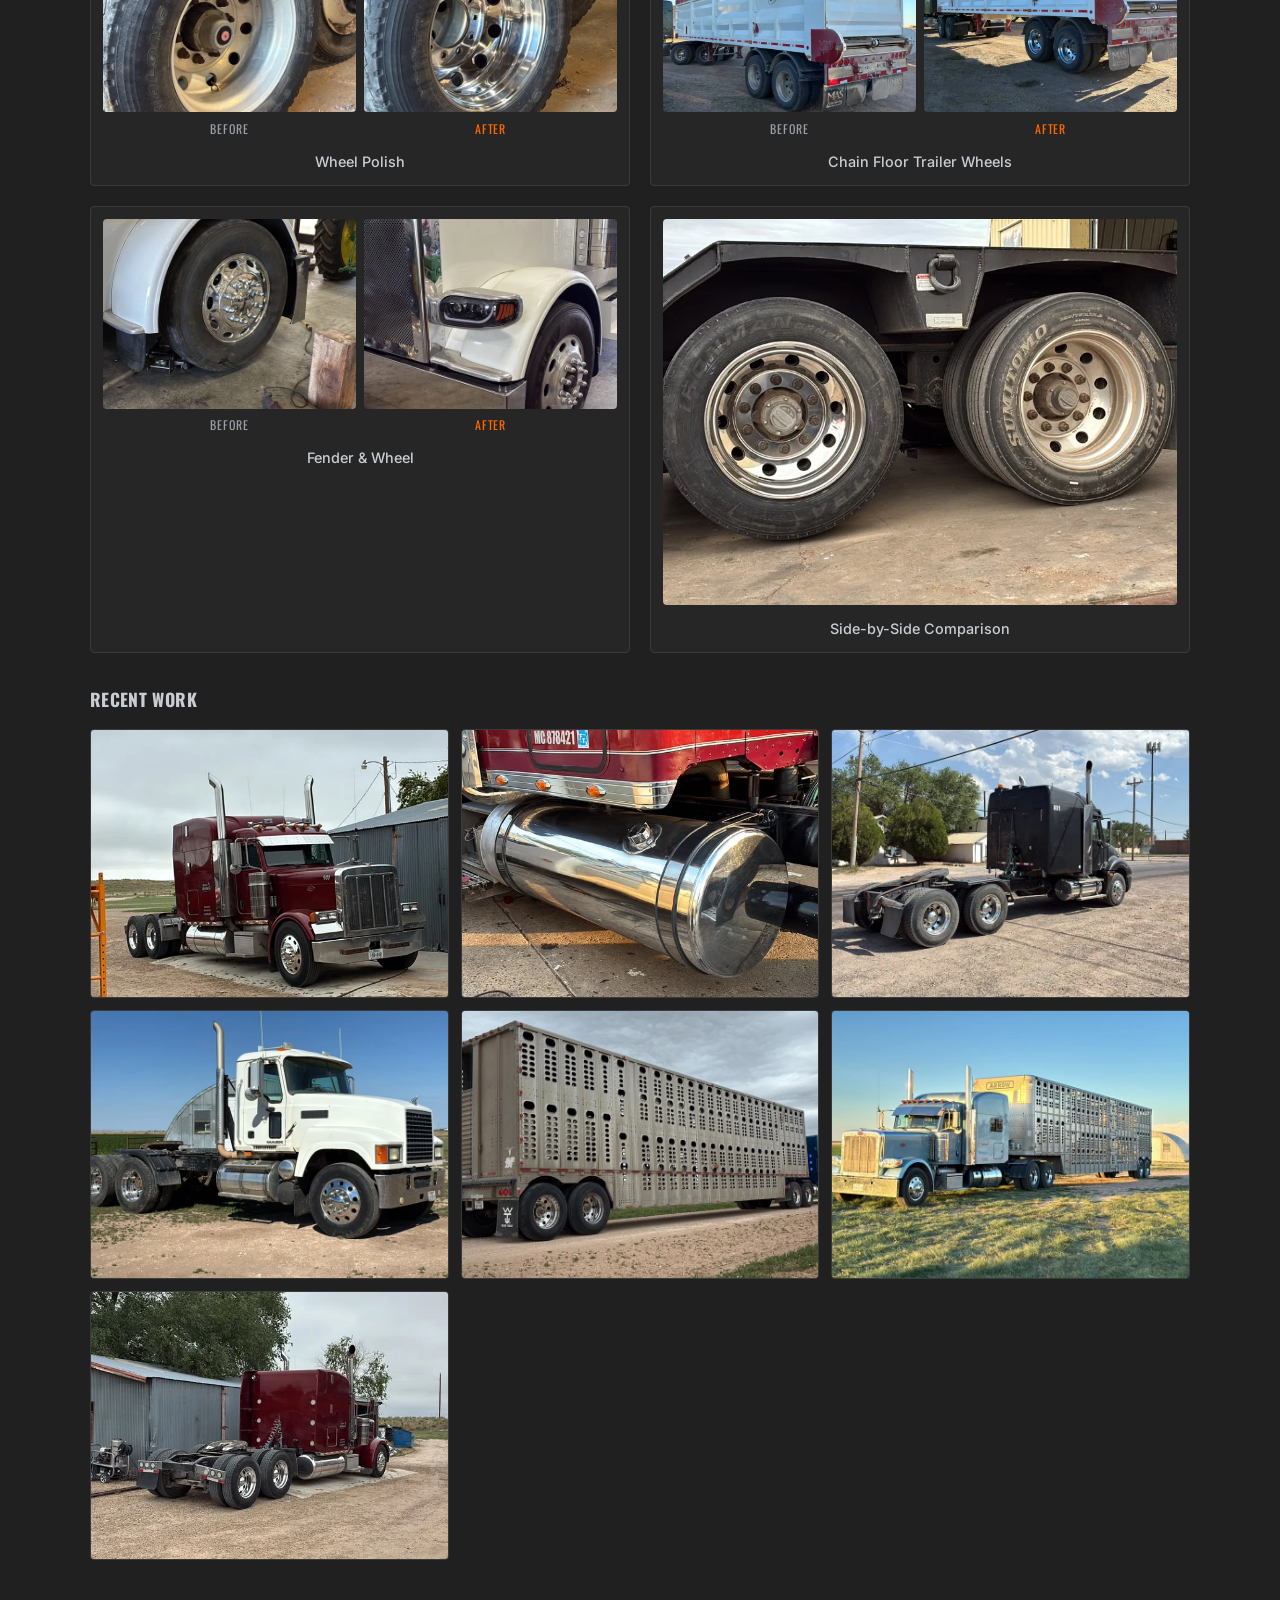
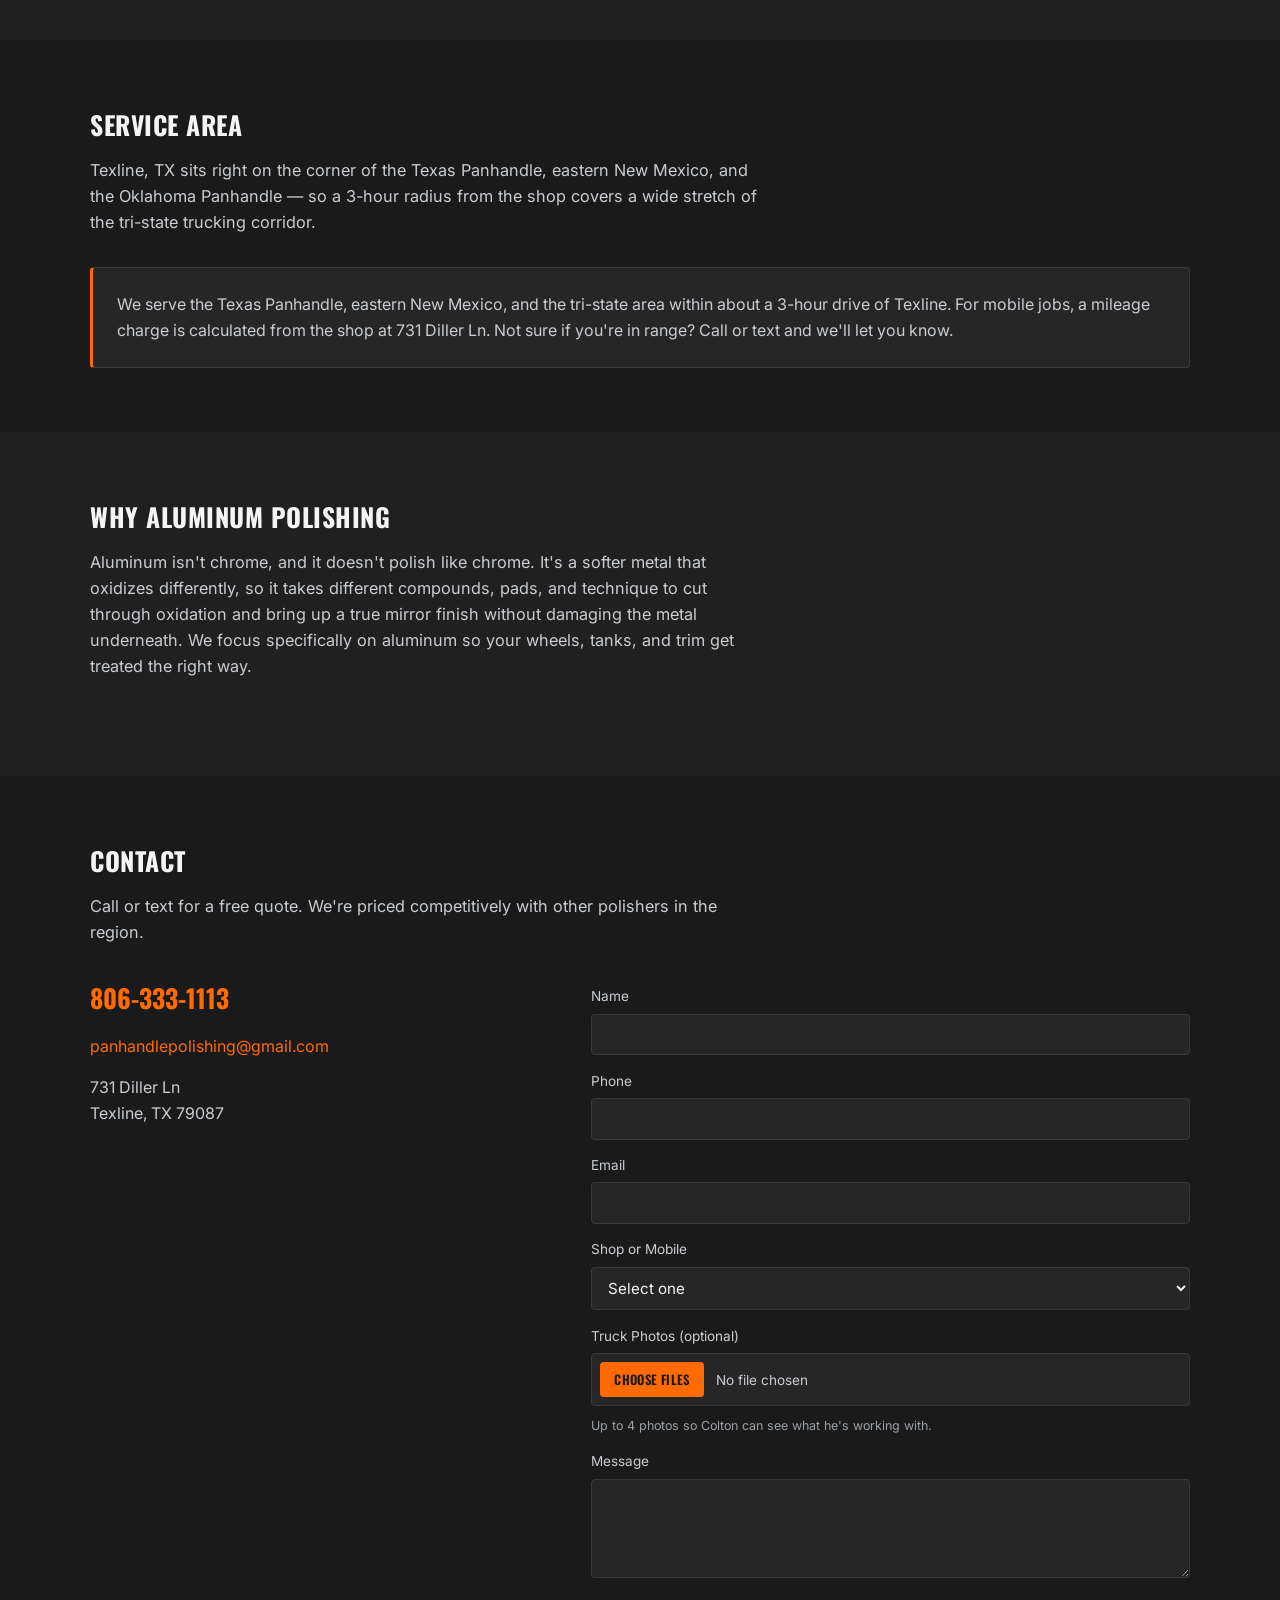
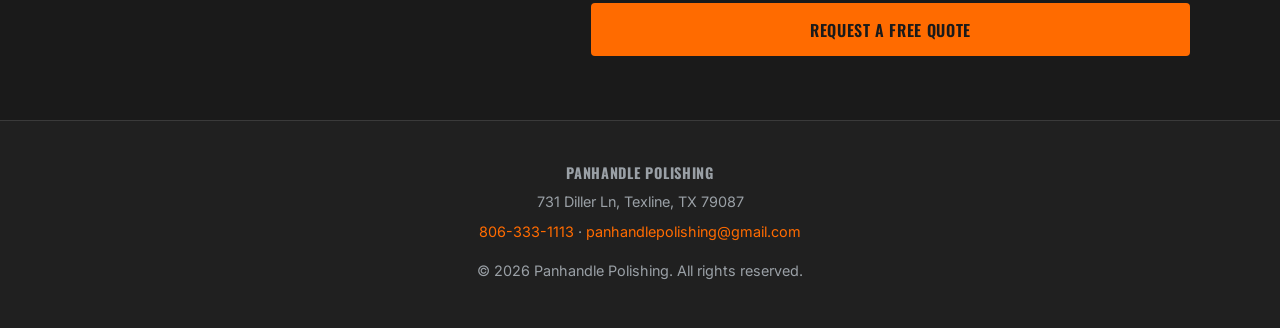
==== commit 9b19ed95: "Fix mislabeled gallery pair: chain floor trailer wheels, not grain rails The rail color difference w" ====
--- a/index.html
+++ b/index.html
@@ -125,10 +125,10 @@
 
         <div class="before-after-pair">
           <div class="before-after-photos">
-            <figure><img src="images/gallery/before-after-grain-trailer-before.webp" alt="Grain trailer aluminum rails before polishing, dull red finish" loading="lazy"><figcaption>Before</figcaption></figure>
-            <figure><img src="images/gallery/before-after-grain-trailer-after.webp" alt="Grain trailer aluminum rails after polishing, bright shine" loading="lazy"><figcaption>After</figcaption></figure>
-          </div>
-          <p class="before-after-label">Grain Trailer Rails</p>
+            <figure><img src="images/gallery/before-after-trailer-wheel-before.webp" alt="Chain floor trailer aluminum wheel before polishing, dull finish" loading="lazy"><figcaption>Before</figcaption></figure>
+            <figure><img src="images/gallery/before-after-trailer-wheel-after.webp" alt="Chain floor trailer aluminum wheel after polishing, mirror finish" loading="lazy"><figcaption>After</figcaption></figure>
+          </div>
+          <p class="before-after-label">Chain Floor Trailer Wheels</p>
         </div>
 
         <div class="before-after-pair">
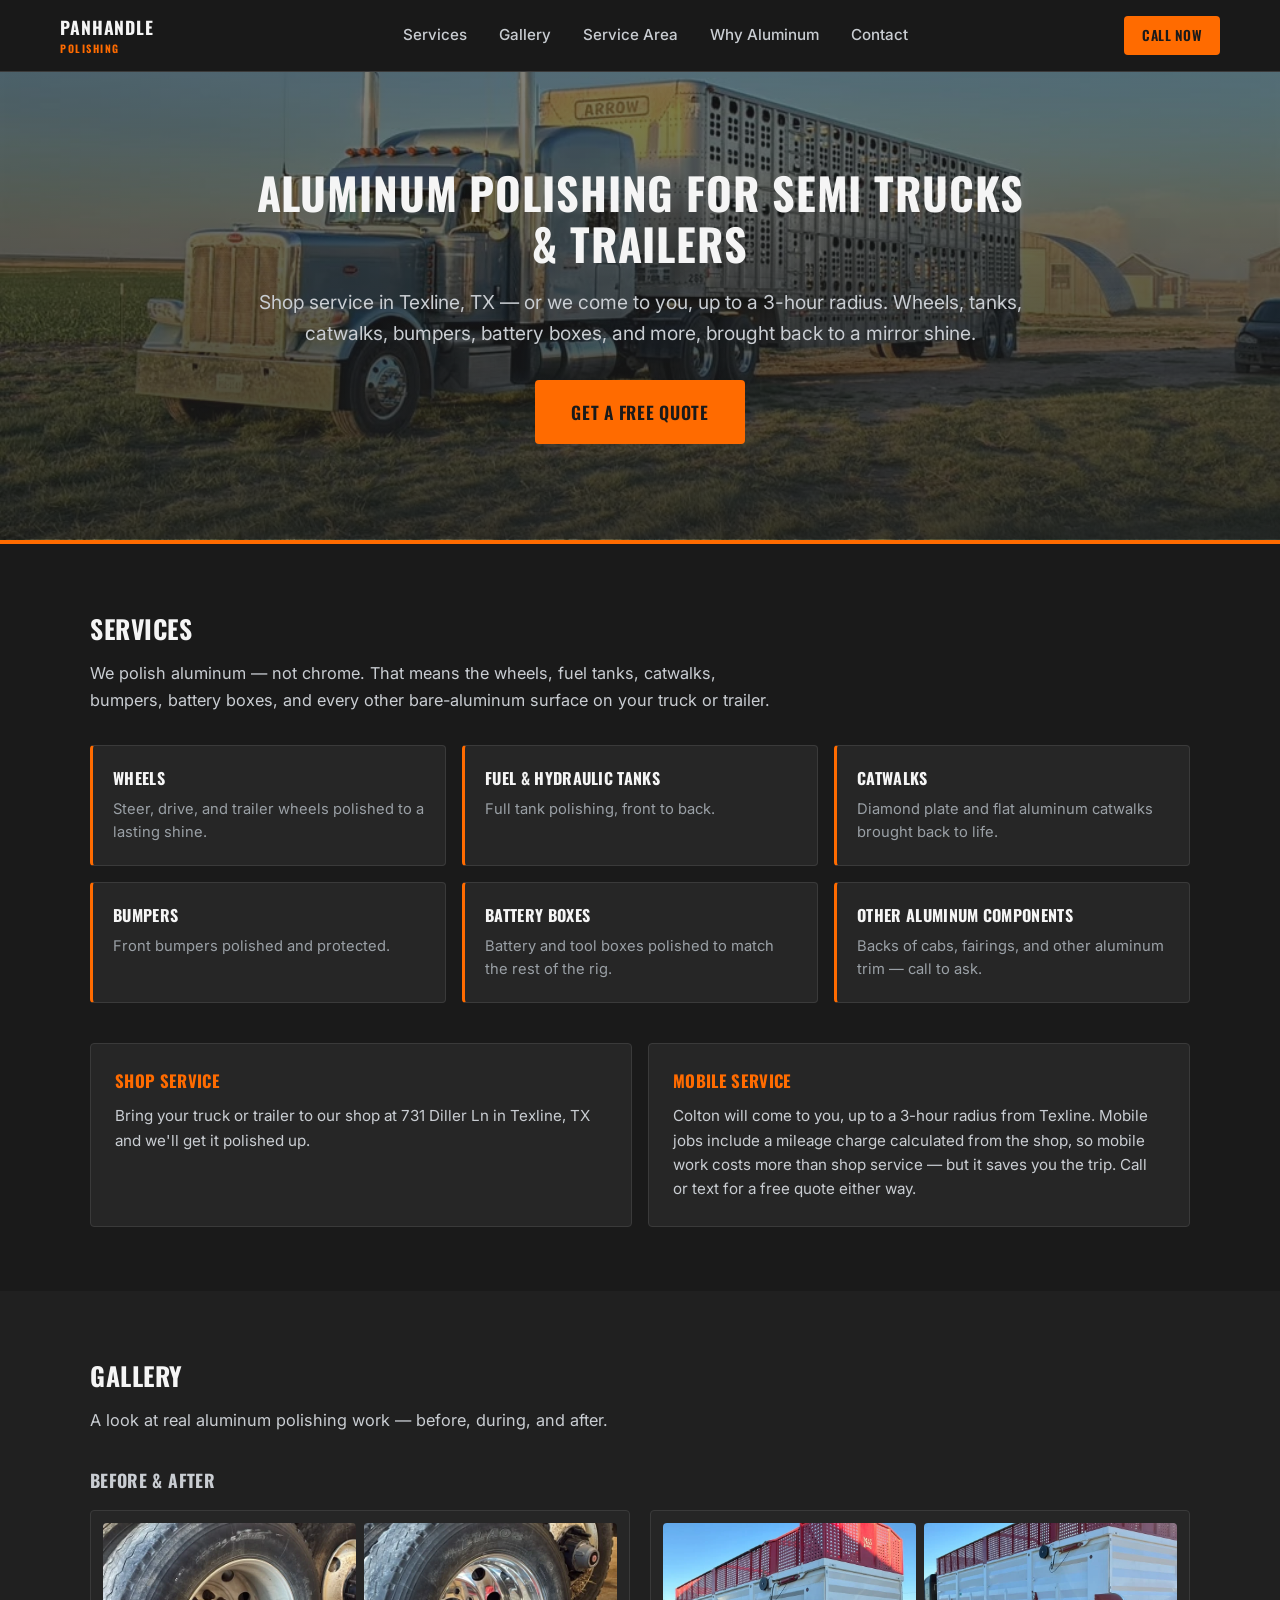
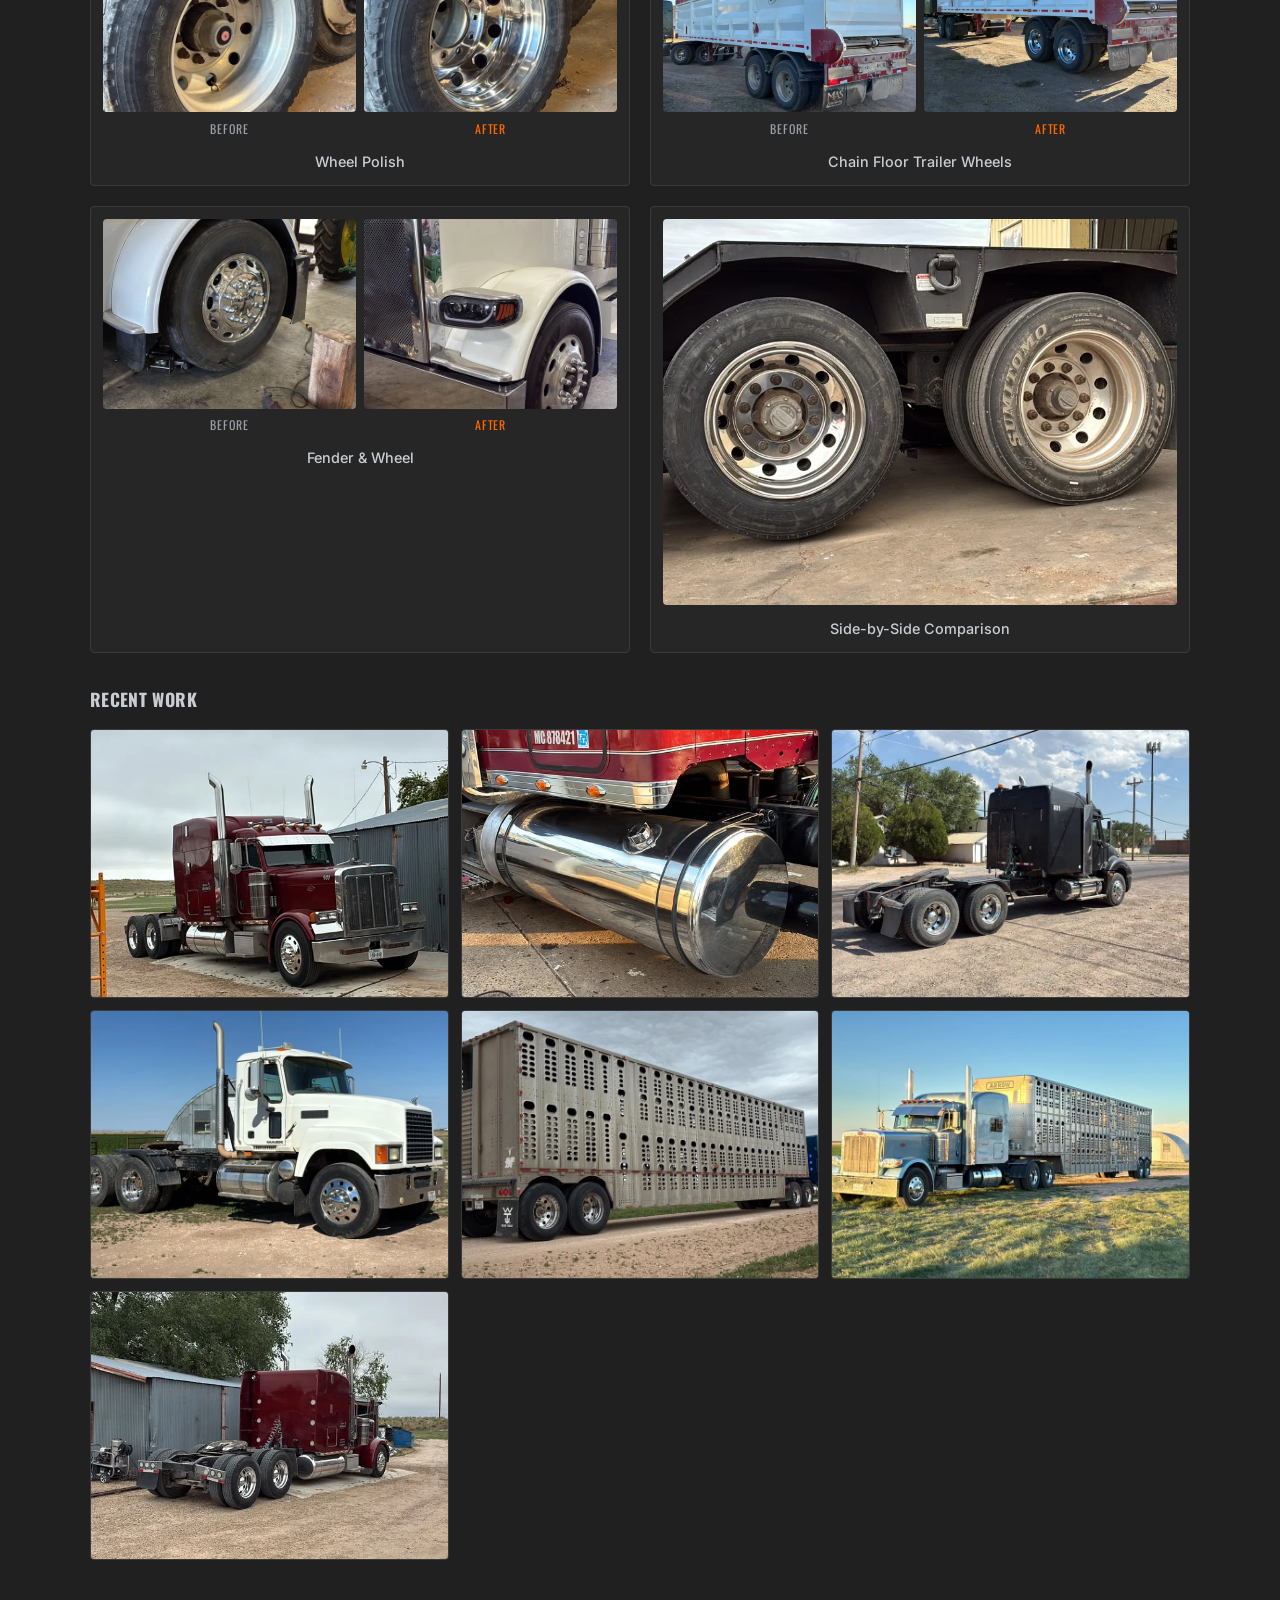
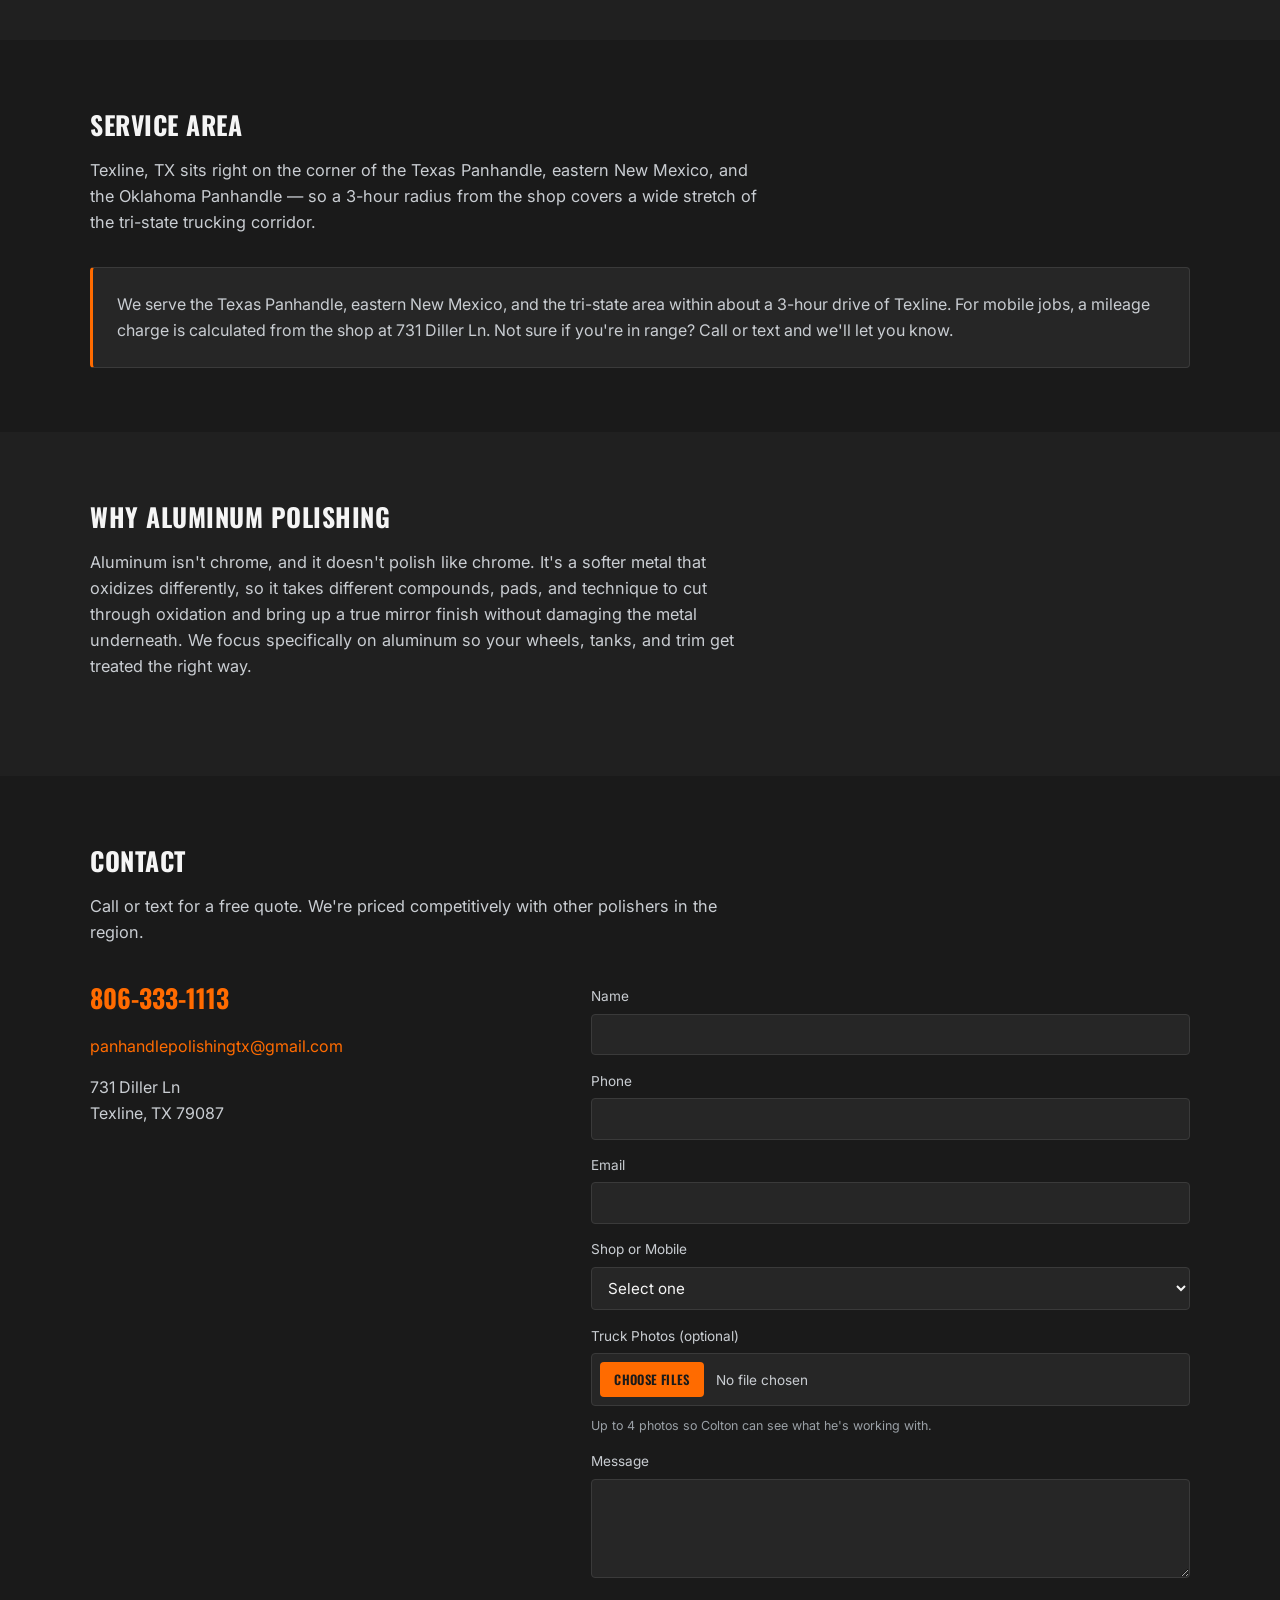
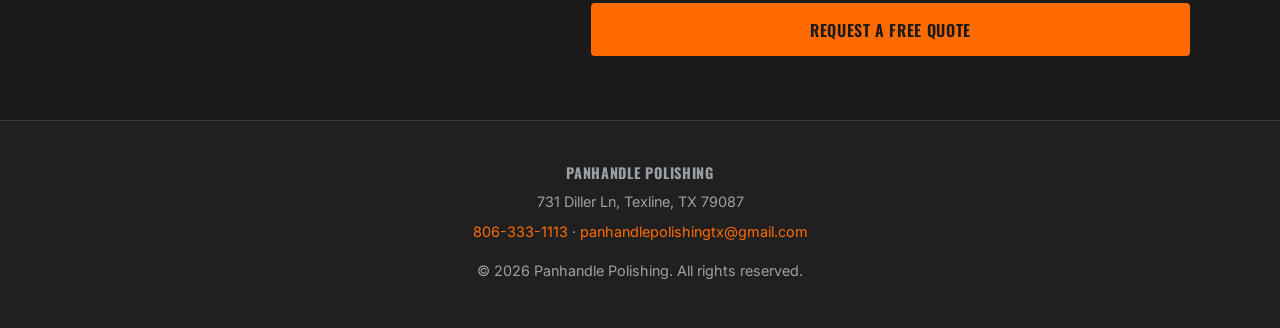
==== commit bd8c8f8b: "Update contact email and prepopulate mailto subject line Switches to panhandlepolishingtx@gmail.com " ====
--- a/index.html
+++ b/index.html
@@ -25,7 +25,7 @@
   "name": "Panhandle Polishing",
   "image": "",
   "telephone": "+1-806-333-1113",
-  "email": "panhandlepolishing@gmail.com",
+  "email": "panhandlepolishingtx@gmail.com",
   "address": {
     "@type": "PostalAddress",
     "streetAddress": "731 Diller Ln",
@@ -185,7 +185,7 @@
       <div class="contact-grid">
         <div class="contact-info">
           <p><a href="tel:+18063331113" class="contact-phone">806-333-1113</a></p>
-          <p><a href="mailto:panhandlepolishing@gmail.com">panhandlepolishing@gmail.com</a></p>
+          <p><a href="mailto:panhandlepolishingtx@gmail.com?subject=Quote%20Request%20from%20Panhandle%20Polishing%20Website">panhandlepolishingtx@gmail.com</a></p>
           <p>731 Diller Ln<br>Texline, TX 79087</p>
         </div>
 
@@ -235,7 +235,7 @@
   <div class="footer-inner">
     <p class="footer-name">PANHANDLE POLISHING</p>
     <p>731 Diller Ln, Texline, TX 79087</p>
-    <p><a href="tel:+18063331113">806-333-1113</a> &middot; <a href="mailto:panhandlepolishing@gmail.com">panhandlepolishing@gmail.com</a></p>
+    <p><a href="tel:+18063331113">806-333-1113</a> &middot; <a href="mailto:panhandlepolishingtx@gmail.com?subject=Quote%20Request%20from%20Panhandle%20Polishing%20Website">panhandlepolishingtx@gmail.com</a></p>
     <p class="footer-copy">&copy; <span id="year"></span> Panhandle Polishing. All rights reserved.</p>
   </div>
 </footer>
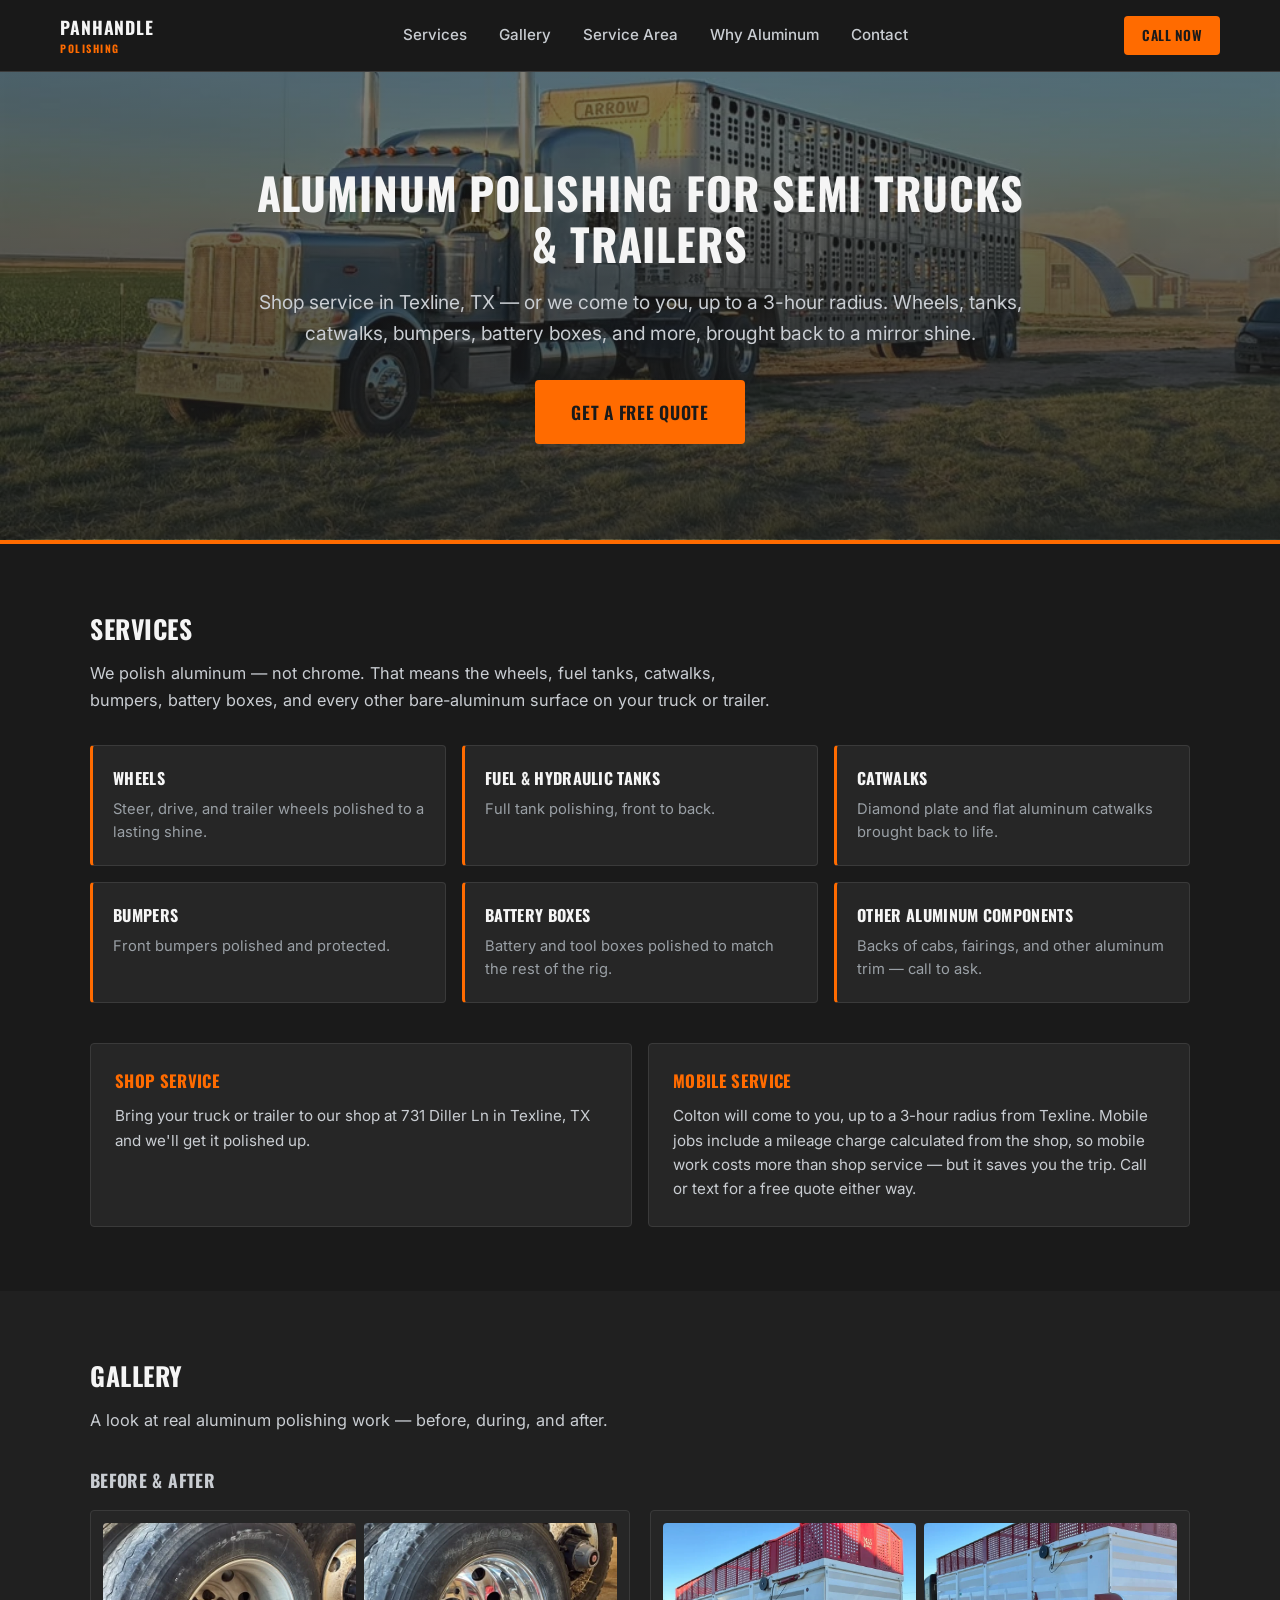
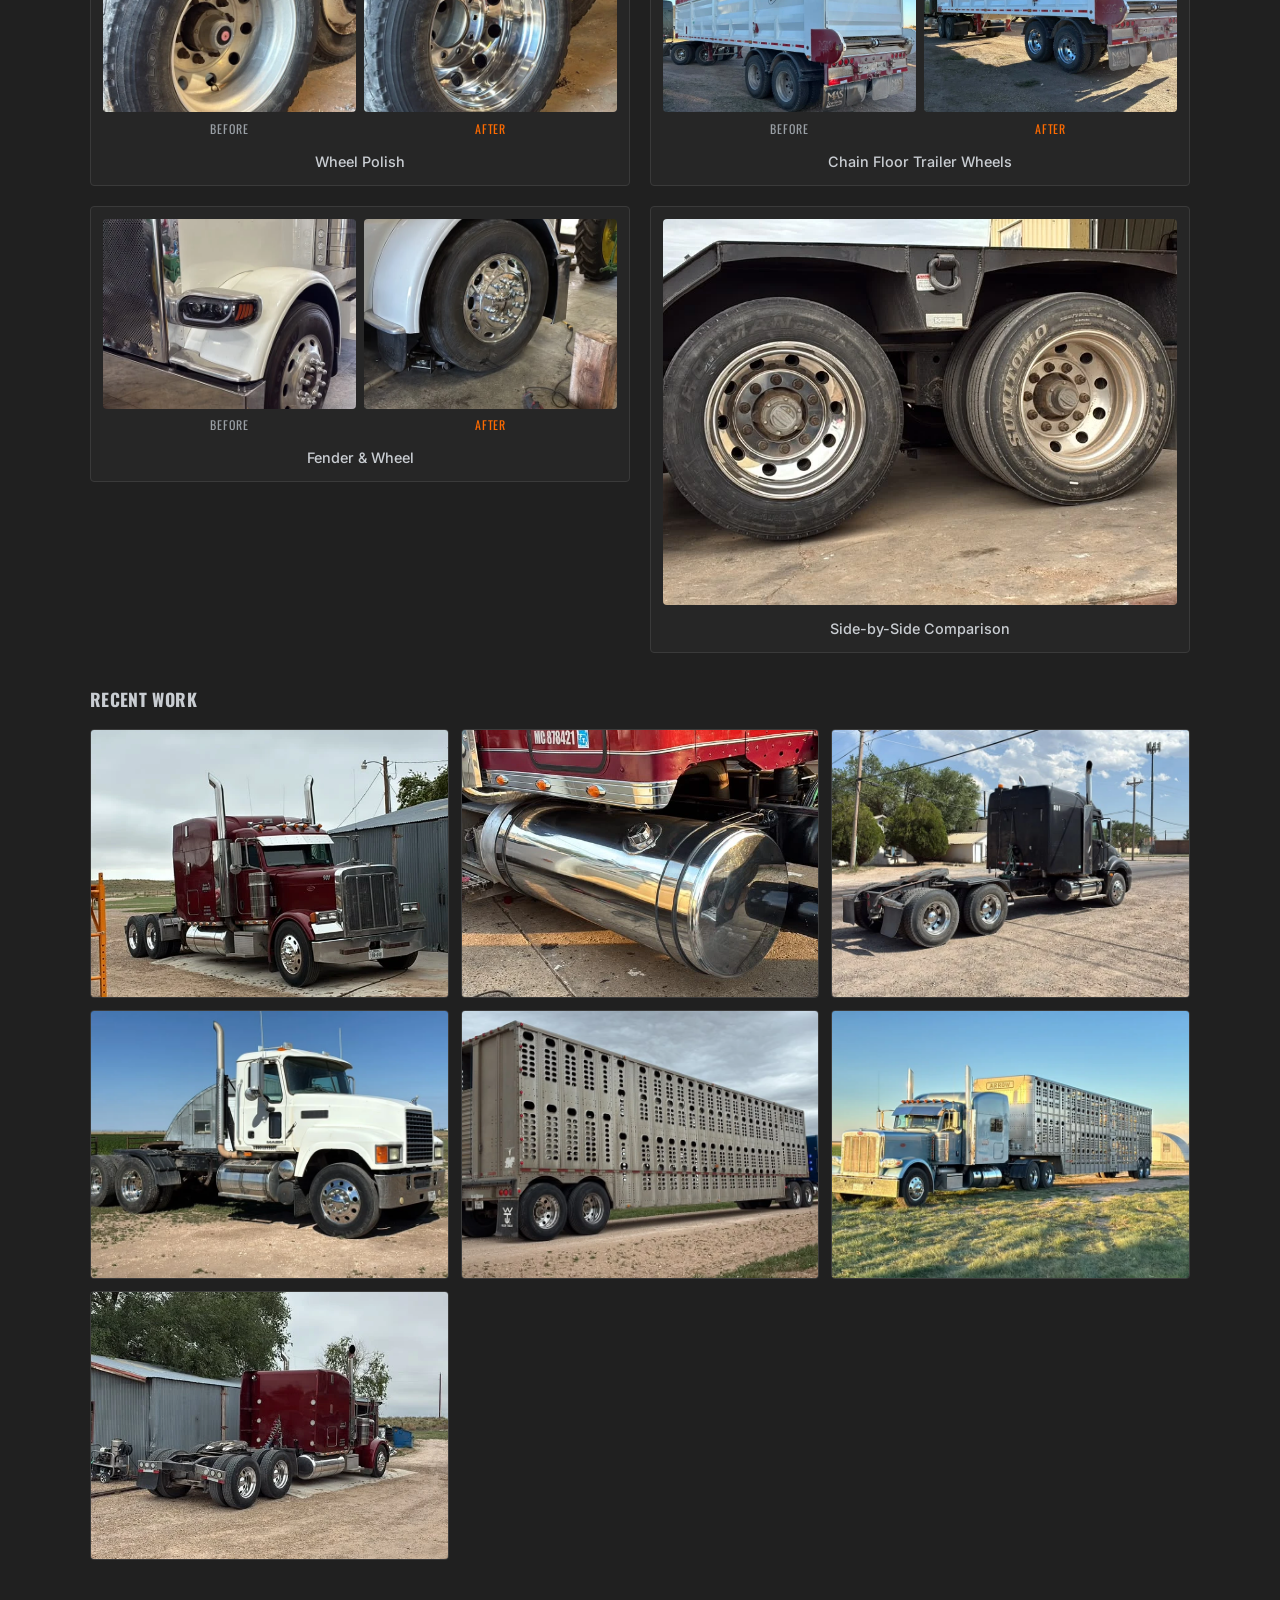
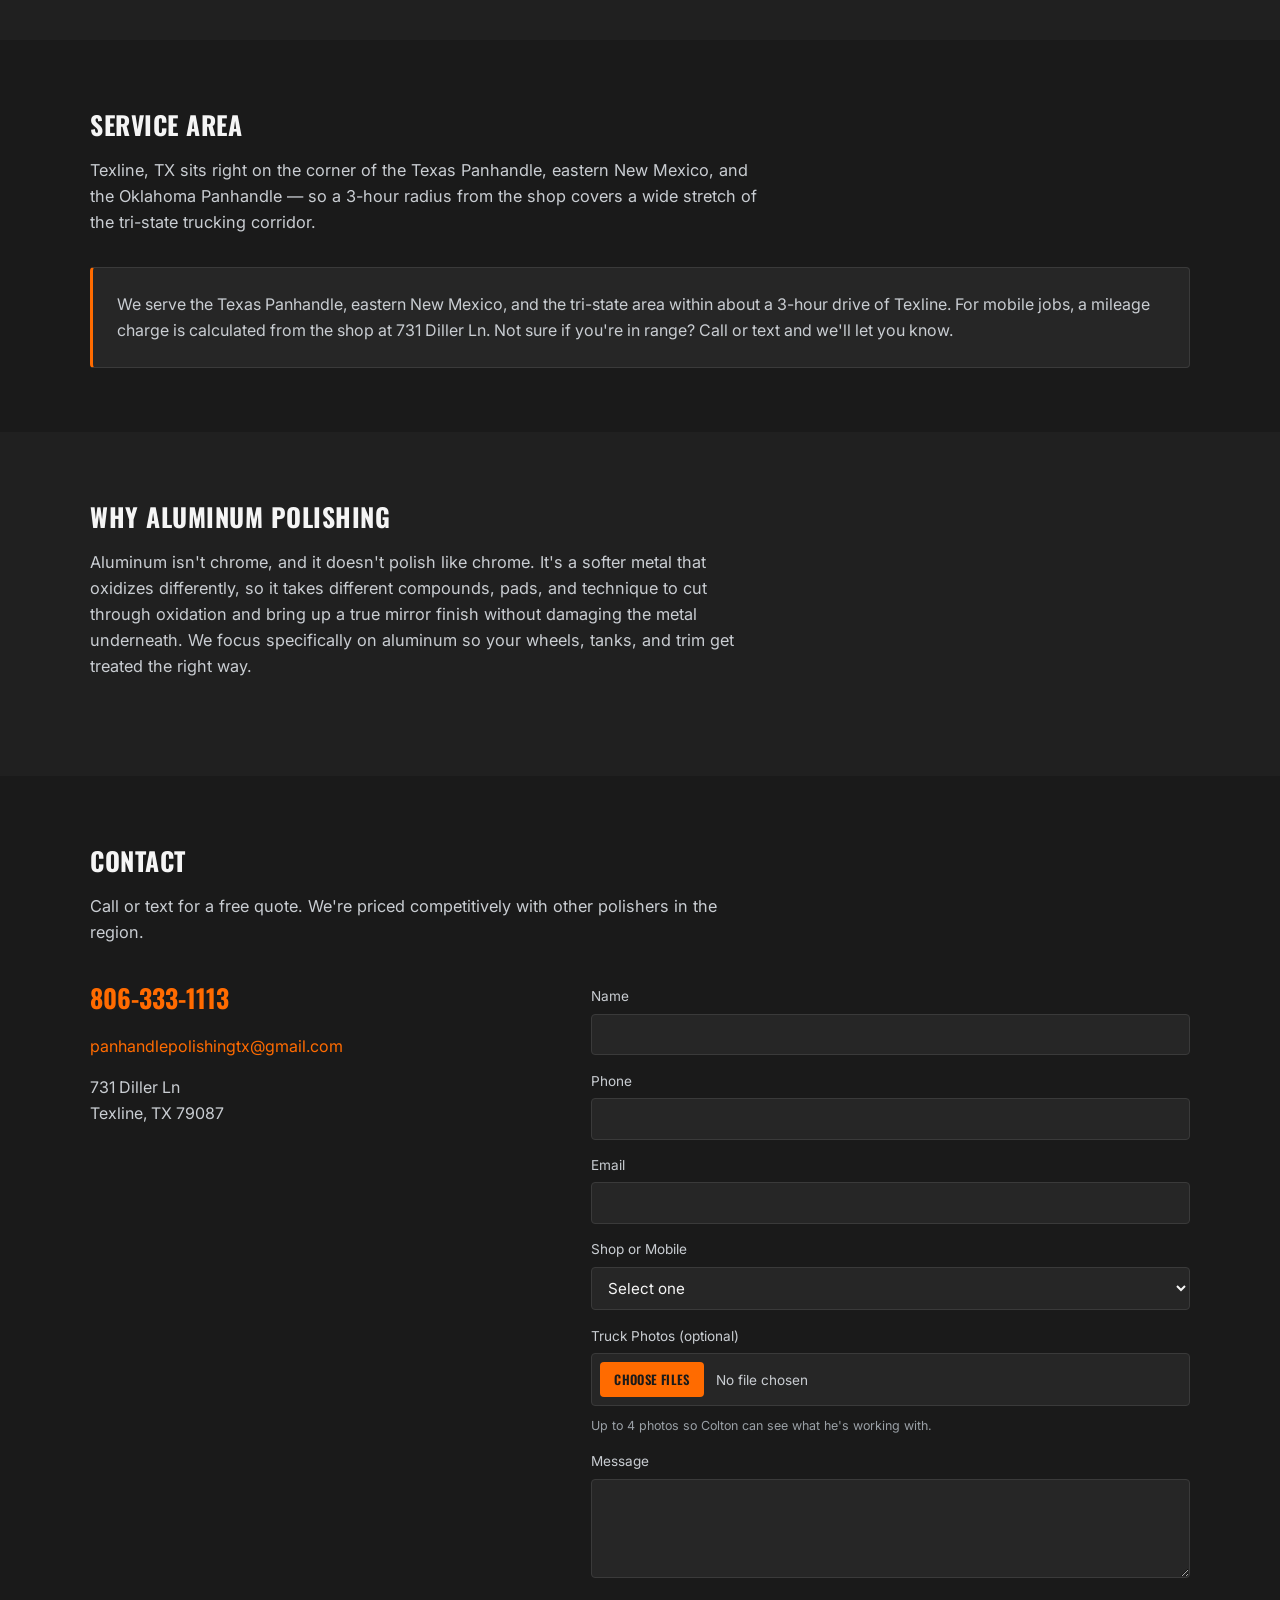
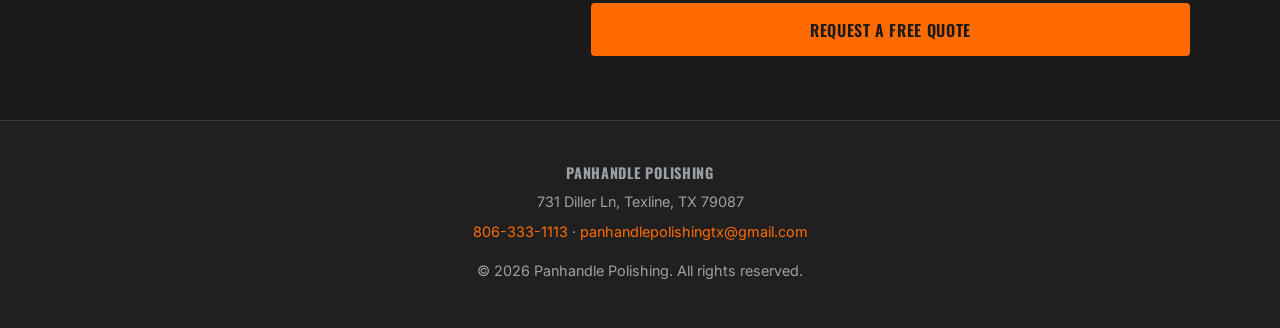
==== commit 71f0dbec: "Fix fender/wheel before-after pair and gallery card stretching Swaps which photo is labeled Before v" ====
--- a/index.html
+++ b/index.html
@@ -133,8 +133,8 @@
 
         <div class="before-after-pair">
           <div class="before-after-photos">
-            <figure><img src="images/gallery/before-after-fender-wheel-before.webp" alt="Semi truck wheel before polishing with polishing tools laid out" loading="lazy"><figcaption>Before</figcaption></figure>
-            <figure><img src="images/gallery/before-after-fender-wheel-after.webp" alt="Semi truck fender and wheel after polishing, mirror finish" loading="lazy"><figcaption>After</figcaption></figure>
+            <figure><img src="images/gallery/before-after-fender-wheel-before.webp" alt="Semi truck fender and headlight trim before polishing" loading="lazy"><figcaption>Before</figcaption></figure>
+            <figure><img src="images/gallery/before-after-fender-wheel-after.webp" alt="Semi truck fender and wheel after polishing" loading="lazy"><figcaption>After</figcaption></figure>
           </div>
           <p class="before-after-label">Fender &amp; Wheel</p>
         </div>
@@ -211,9 +211,10 @@
             <option value="Mobile">Mobile — come to me</option>
           </select>
 
-          <div id="location-field-wrap">
-            <label for="location">Location (if mobile)</label>
-            <input type="text" id="location" name="location" placeholder="City, State">
+          <div id="location-field-wrap" class="mobile-location-box">
+            <p class="mobile-location-heading">Where should Colton come polish it?</p>
+            <label for="location">Location</label>
+            <input type="text" id="location" name="location" placeholder="Street address or nearest town, city, and state">
           </div>
 
           <label for="photos">Truck Photos (optional)</label>
--- a/style.css
+++ b/style.css
@@ -319,6 +319,7 @@
 .before-after-grid {
   display: grid;
   grid-template-columns: 1fr;
+  align-items: start;
   gap: 1.25rem;
   margin-bottom: 1rem;
 }
@@ -466,6 +467,29 @@
   font-size: 0.78rem;
   color: var(--steel);
   margin-top: 0.3rem;
+}
+
+.mobile-location-box {
+  background: var(--bg);
+  border: 1px solid var(--border);
+  border-left: 3px solid var(--orange);
+  border-radius: 4px;
+  padding: 1rem;
+  margin-top: 0.75rem;
+}
+
+.mobile-location-heading {
+  font-family: 'Oswald', sans-serif;
+  font-weight: 600;
+  text-transform: uppercase;
+  letter-spacing: 0.03em;
+  color: var(--orange);
+  font-size: 0.85rem;
+  margin-bottom: 0.5rem;
+}
+
+.mobile-location-box label {
+  margin-top: 0;
 }
 
 .quote-form button {
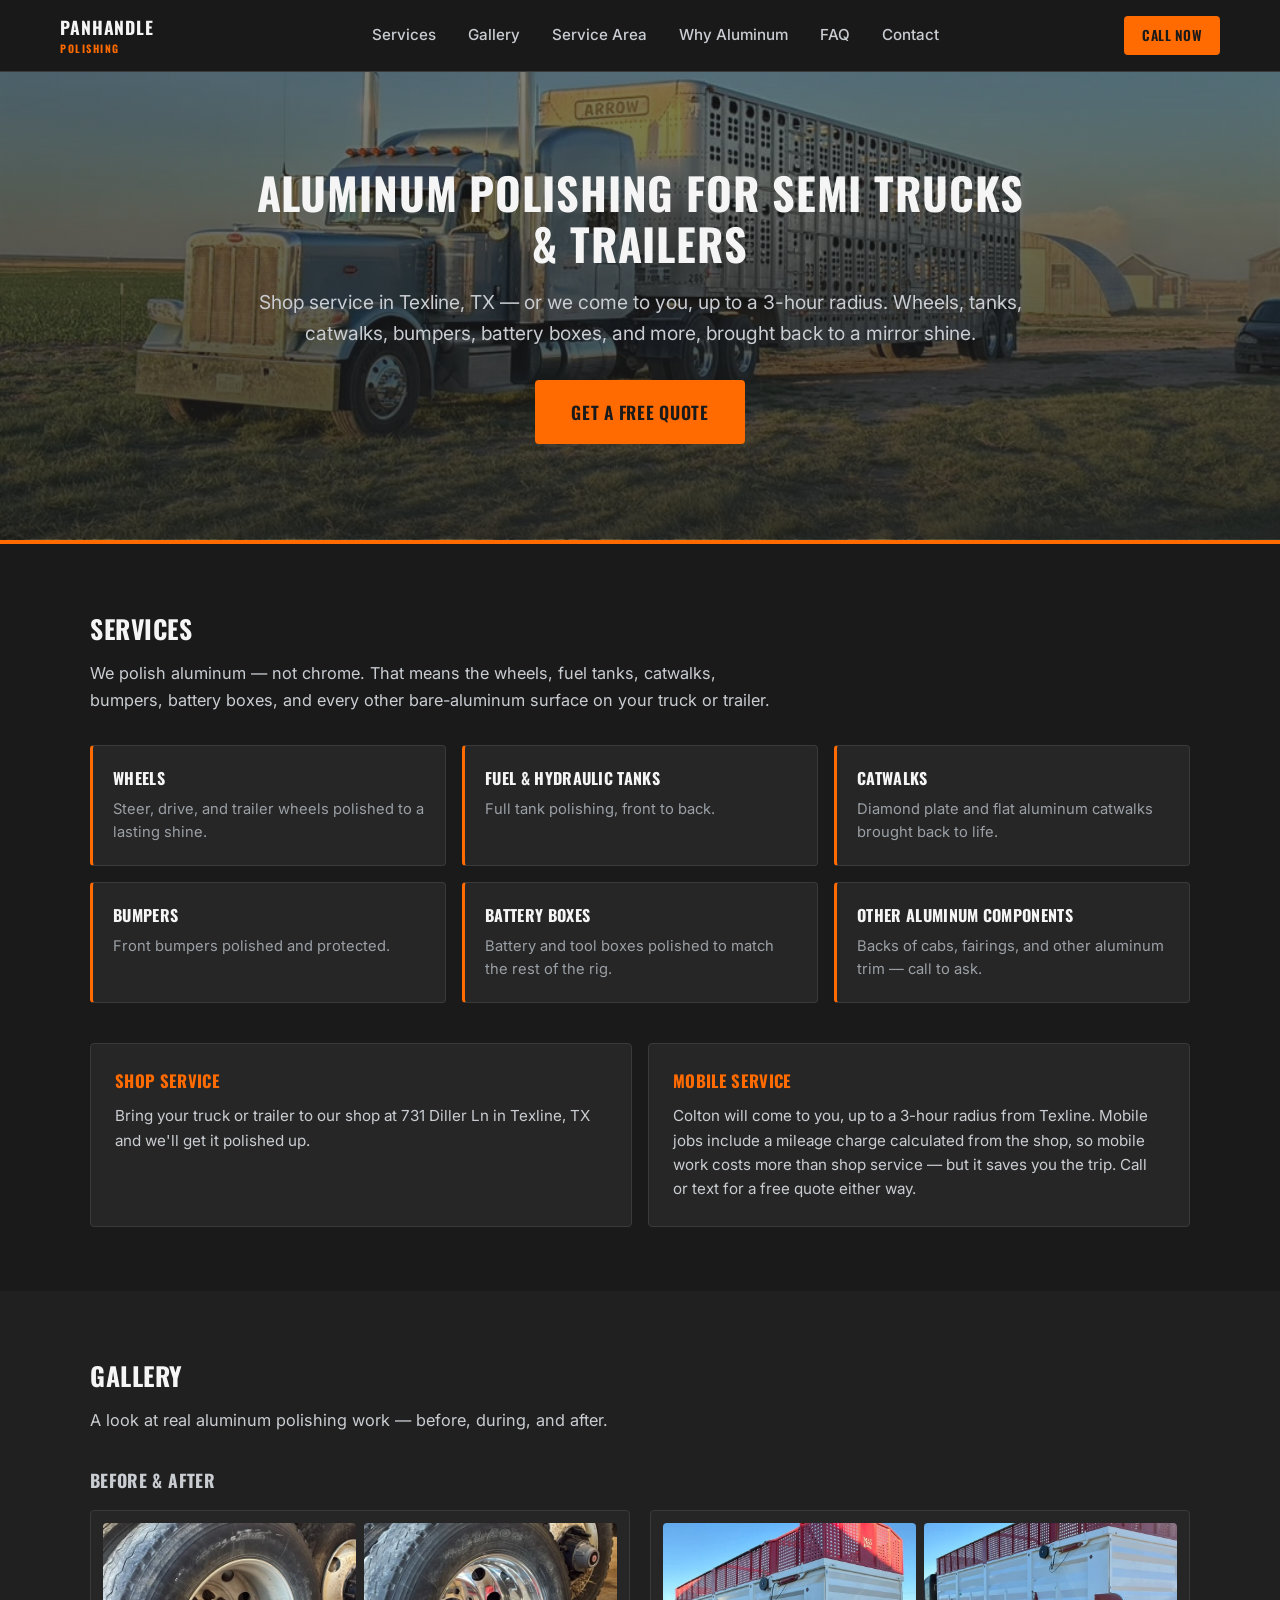
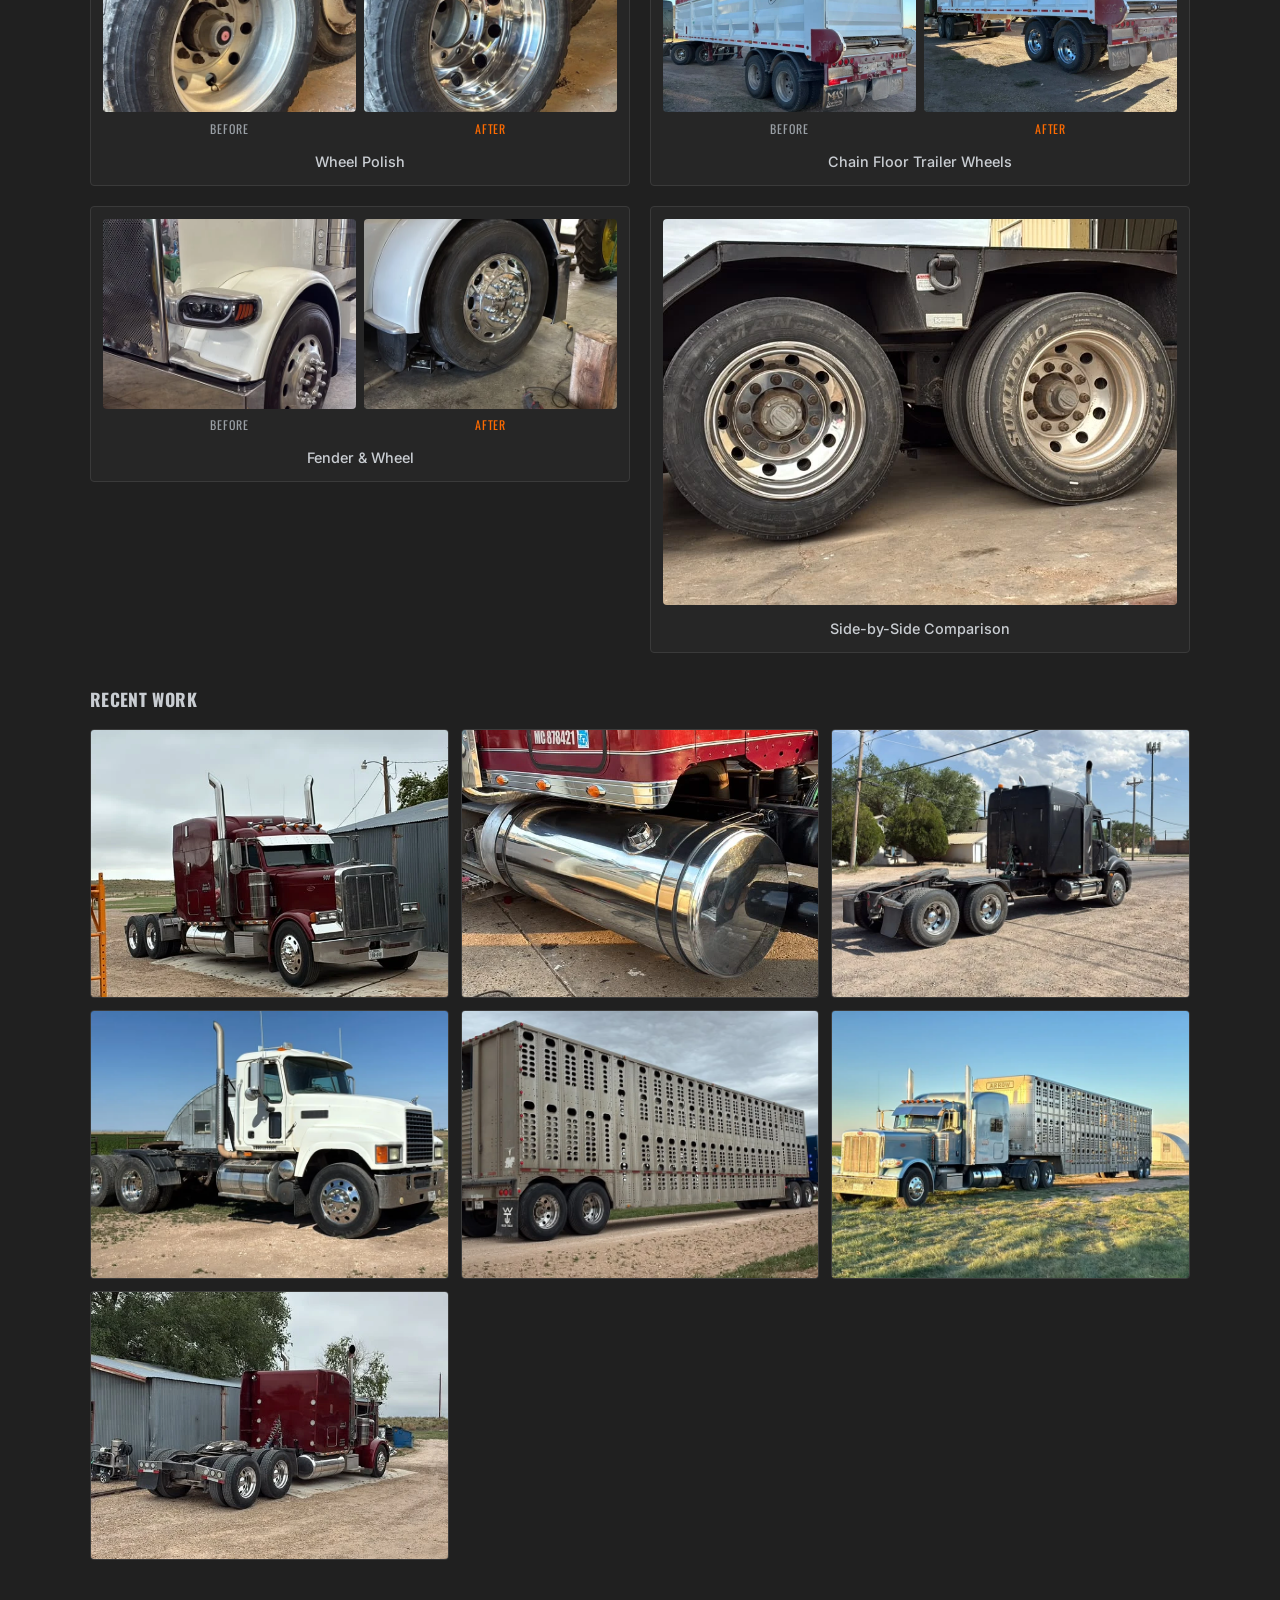
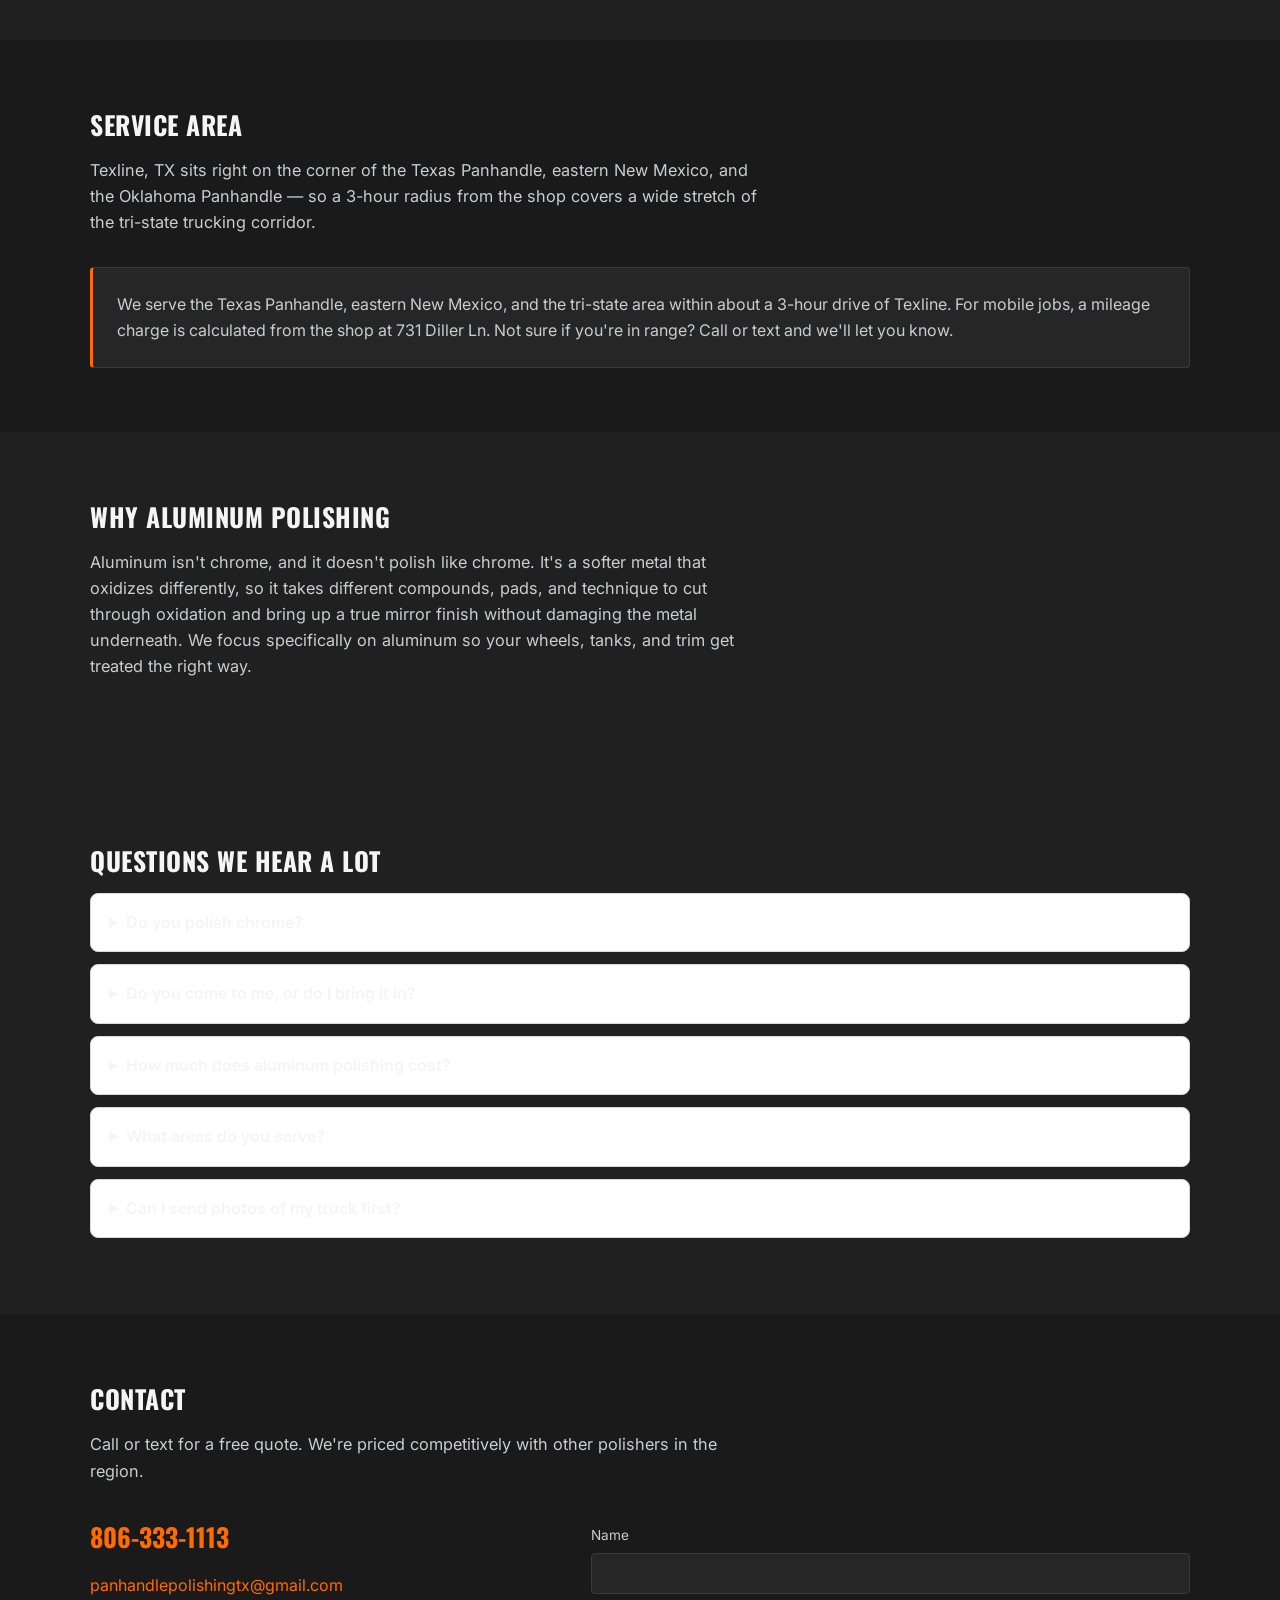
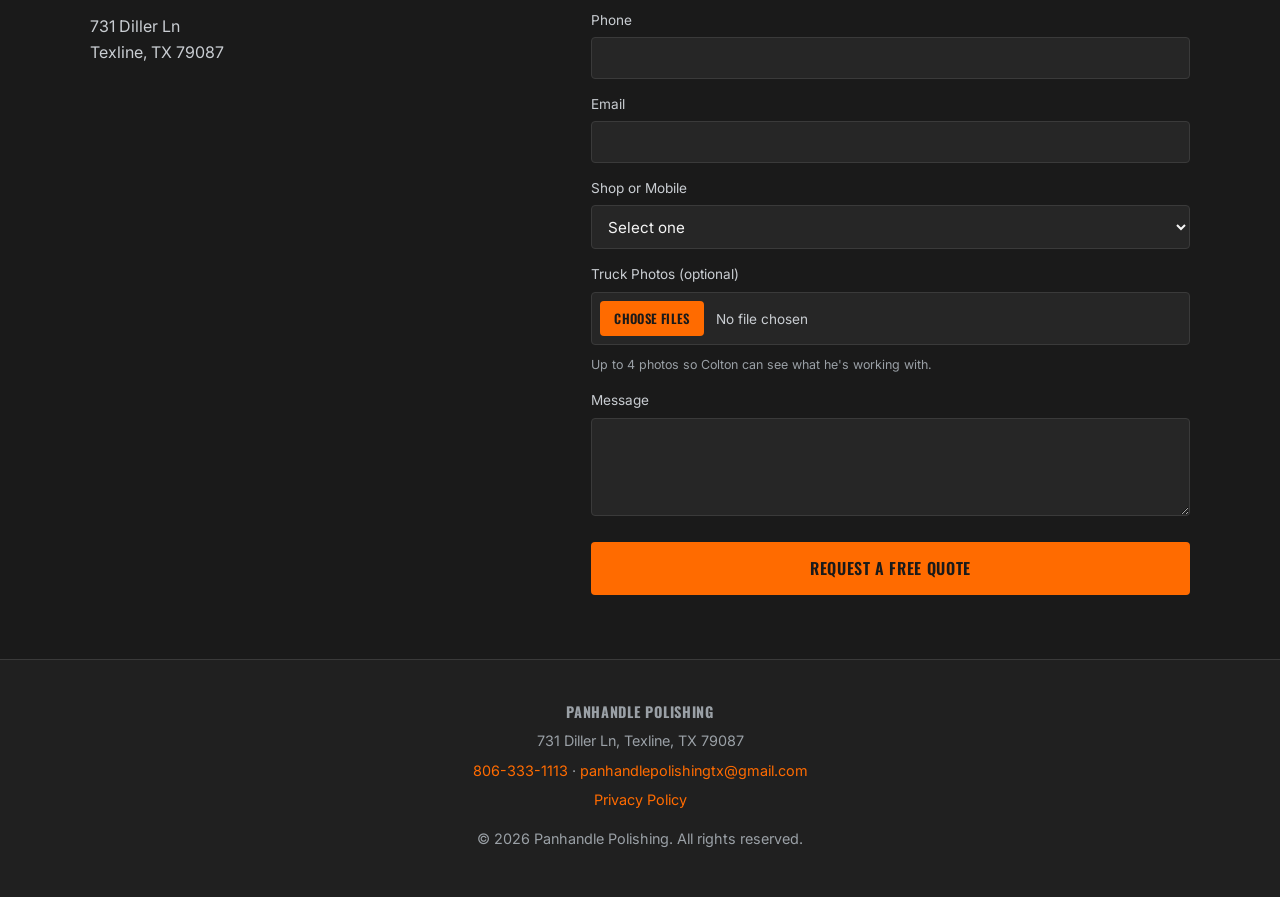
==== commit 1af3edc6: "SEO and tracking upgrade: canonical, social tags, share image, FAQ with schema, sitemap, robots, pri" ====
--- a/index.html
+++ b/index.html
@@ -6,9 +6,24 @@
 <title>Panhandle Polishing | Aluminum Polishing for Semi Trucks &amp; Trailers | Texline, TX</title>
 <meta name="description" content="Aluminum polishing for semi trucks and trailers in Texline, TX — wheels, fuel tanks, catwalks, bumpers and more. Shop service or mobile, serving the Texas Panhandle. Call or text for a free quote.">
 
-<meta property="og:title" content="Panhandle Polishing | Aluminum Polishing for Semi Trucks & Trailers">
+<link rel="canonical" href="https://panhandlepolishing.com/">
+<meta name="robots" content="index, follow, max-image-preview:large">
+<meta name="theme-color" content="#1a1a1a">
+
+<meta property="og:title" content="Panhandle Polishing | Aluminum Polishing for Semi Trucks &amp; Trailers">
 <meta property="og:description" content="Specialized aluminum polishing for semi trucks and trailers. Shop service in Texline, TX or mobile service across the Texas Panhandle, eastern New Mexico, and the tri-state area.">
 <meta property="og:type" content="website">
+<meta property="og:url" content="https://panhandlepolishing.com/">
+<meta property="og:site_name" content="Panhandle Polishing">
+<meta property="og:locale" content="en_US">
+<meta property="og:image" content="https://panhandlepolishing.com/images/og-share.jpg">
+<meta property="og:image:width" content="1200">
+<meta property="og:image:height" content="630">
+<meta property="og:image:alt" content="Mirror-polished aluminum fuel tank on a maroon Peterbilt semi truck">
+<meta name="twitter:card" content="summary_large_image">
+<meta name="twitter:title" content="Panhandle Polishing | Aluminum Polishing for Semi Trucks &amp; Trailers">
+<meta name="twitter:description" content="Aluminum polishing for semi trucks and trailers in Texline, TX. Shop or mobile service. Call or text for a free quote.">
+<meta name="twitter:image" content="https://panhandlepolishing.com/images/og-share.jpg">
 
 <link rel="preconnect" href="https://fonts.googleapis.com">
 <link rel="preconnect" href="https://fonts.gstatic.com" crossorigin>
@@ -23,7 +38,9 @@
   "@context": "https://schema.org",
   "@type": "LocalBusiness",
   "name": "Panhandle Polishing",
-  "image": "",
+  "@id": "https://panhandlepolishing.com/#business",
+  "url": "https://panhandlepolishing.com/",
+  "image": "https://panhandlepolishing.com/images/og-share.jpg",
   "telephone": "+1-806-333-1113",
   "email": "panhandlepolishingtx@gmail.com",
   "address": {
@@ -38,15 +55,77 @@
     "@type": "GeoCircle",
     "geoMidpoint": {
       "@type": "GeoCoordinates",
-      "latitude": 36.3898,
-      "longitude": 103.0227
+      "latitude": 36.3736,
+      "longitude": -102.9894
     },
     "geoRadius": "300000"
   },
   "description": "Specialized aluminum polishing for semi trucks and trailers — wheels, fuel tanks, tanks, catwalks, bumpers, battery boxes and other aluminum components. Shop service in Texline, TX or mobile service across the Texas Panhandle, eastern New Mexico, and the Oklahoma Panhandle.",
-  "priceRange": "$$"
+  "priceRange": "$$",
+  "knowsAbout": ["Aluminum polishing", "Semi truck wheel polishing", "Fuel tank polishing", "Trailer polishing", "Mobile truck polishing"],
+  "hasOfferCatalog": {
+    "@type": "OfferCatalog",
+    "name": "Aluminum polishing services",
+    "itemListElement": [
+      {"@type": "Offer", "itemOffered": {"@type": "Service", "name": "Semi truck and trailer wheel polishing"}},
+      {"@type": "Offer", "itemOffered": {"@type": "Service", "name": "Fuel and hydraulic tank polishing"}},
+      {"@type": "Offer", "itemOffered": {"@type": "Service", "name": "Catwalk polishing"}},
+      {"@type": "Offer", "itemOffered": {"@type": "Service", "name": "Bumper polishing"}},
+      {"@type": "Offer", "itemOffered": {"@type": "Service", "name": "Battery box polishing"}},
+      {"@type": "Offer", "itemOffered": {"@type": "Service", "name": "Mobile aluminum polishing (3-hour radius of Texline, TX)"}}
+    ]
+  }
 }
 </script>
+<script type="application/ld+json">
+{
+  "@context": "https://schema.org",
+  "@type": "FAQPage",
+  "mainEntity": [
+    {
+      "@type": "Question",
+      "name": "Do you polish chrome?",
+      "acceptedAnswer": {
+        "@type": "Answer",
+        "text": "No. We polish aluminum only, not chrome. That covers wheels, fuel and hydraulic tanks, catwalks, bumpers, battery boxes and other bare-aluminum parts on trucks and trailers."
+      }
+    },
+    {
+      "@type": "Question",
+      "name": "Do you come to me, or do I bring it in?",
+      "acceptedAnswer": {
+        "@type": "Answer",
+        "text": "Both. Shop service is at 731 Diller Ln in Texline, TX. Mobile service is available up to a 3-hour radius from Texline, with a mileage charge calculated from the shop."
+      }
+    },
+    {
+      "@type": "Question",
+      "name": "How much does aluminum polishing cost?",
+      "acceptedAnswer": {
+        "@type": "Answer",
+        "text": "Call or text for a free quote. Mobile jobs cost more than shop service because of the mileage charge, but they save you the trip."
+      }
+    },
+    {
+      "@type": "Question",
+      "name": "What areas do you serve?",
+      "acceptedAnswer": {
+        "@type": "Answer",
+        "text": "The Texas Panhandle, eastern New Mexico and the Oklahoma Panhandle, within about a 3-hour drive of Texline, TX."
+      }
+    },
+    {
+      "@type": "Question",
+      "name": "Can I send photos of my truck first?",
+      "acceptedAnswer": {
+        "@type": "Answer",
+        "text": "Yes. The quote form takes up to 4 photos so Colton can see what he is working with before you come in."
+      }
+    }
+  ]
+}
+</script>
+<script src="/analytics.js"></script>
 </head>
 <body>
 
@@ -59,6 +138,7 @@
       <a href="#gallery">Gallery</a>
       <a href="#service-area">Service Area</a>
       <a href="#why-aluminum">Why Aluminum</a>
+      <a href="#faq">FAQ</a>
       <a href="#contact">Contact</a>
     </nav>
 
@@ -177,6 +257,17 @@
     </div>
   </section>
 
+  <section class="section section-alt" id="faq">
+    <div class="section-inner">
+      <h2>Questions We Hear a Lot</h2>
+      <details class="faq-item"><summary>Do you polish chrome?</summary><p>No. We polish aluminum only, not chrome. That covers wheels, fuel and hydraulic tanks, catwalks, bumpers, battery boxes and other bare-aluminum parts on trucks and trailers.</p></details>
+      <details class="faq-item"><summary>Do you come to me, or do I bring it in?</summary><p>Both. Shop service is at 731 Diller Ln in Texline, TX. Mobile service is available up to a 3-hour radius from Texline, with a mileage charge calculated from the shop.</p></details>
+      <details class="faq-item"><summary>How much does aluminum polishing cost?</summary><p>Call or text for a free quote. Mobile jobs cost more than shop service because of the mileage charge, but they save you the trip.</p></details>
+      <details class="faq-item"><summary>What areas do you serve?</summary><p>The Texas Panhandle, eastern New Mexico and the Oklahoma Panhandle, within about a 3-hour drive of Texline, TX.</p></details>
+      <details class="faq-item"><summary>Can I send photos of my truck first?</summary><p>Yes. The quote form takes up to 4 photos so Colton can see what he is working with before you come in.</p></details>
+    </div>
+  </section>
+
   <section class="section" id="contact">
     <div class="section-inner">
       <h2>Contact</h2>
@@ -189,20 +280,20 @@
           <p>731 Diller Ln<br>Texline, TX 79087</p>
         </div>
 
-        <form name="quote-request" method="POST" data-netlify="true" netlify-honeypot="bot-field" action="/thank-you.html" class="quote-form" id="quote-form" enctype="multipart/form-data">
+        <form name="quote-request" method="POST" data-netlify="true" netlify-honeypot="bot-field" action="/thank-you" class="quote-form" id="quote-form" enctype="multipart/form-data">
           <input type="hidden" name="form-name" value="quote-request">
           <p class="hidden-field">
             <label>Don't fill this out if you're human: <input name="bot-field"></label>
           </p>
 
           <label for="name">Name</label>
-          <input type="text" id="name" name="name" required>
+          <input type="text" id="name" name="name" autocomplete="name" required>
 
           <label for="phone">Phone</label>
-          <input type="tel" id="phone" name="phone" required>
+          <input type="tel" id="phone" name="phone" autocomplete="tel" required>
 
           <label for="email">Email</label>
-          <input type="email" id="email" name="email">
+          <input type="email" id="email" name="email" autocomplete="email">
 
           <label for="service-type">Shop or Mobile</label>
           <select id="service-type" name="service-type" required>
@@ -237,10 +328,12 @@
     <p class="footer-name">PANHANDLE POLISHING</p>
     <p>731 Diller Ln, Texline, TX 79087</p>
     <p><a href="tel:+18063331113">806-333-1113</a> &middot; <a href="mailto:panhandlepolishingtx@gmail.com?subject=Quote%20Request%20from%20Panhandle%20Polishing%20Website">panhandlepolishingtx@gmail.com</a></p>
+    <p><a href="/privacy">Privacy Policy</a></p>
     <p class="footer-copy">&copy; <span id="year"></span> Panhandle Polishing. All rights reserved.</p>
   </div>
 </footer>
 
 <script src="script.js"></script>
+<script src="track.js" defer></script>
 </body>
 </html>
--- a/style.css
+++ b/style.css
@@ -558,3 +558,8 @@
     padding: 0;
   }
 }
+
+/* FAQ */
+.faq-item { border: 1px solid #d9d9d9; border-radius: 8px; padding: 0 18px; margin: 0 0 12px; background: #fff; }
+.faq-item summary { cursor: pointer; font-weight: 600; padding: 16px 0; list-style-position: inside; }
+.faq-item p { margin: 0 0 16px; }
